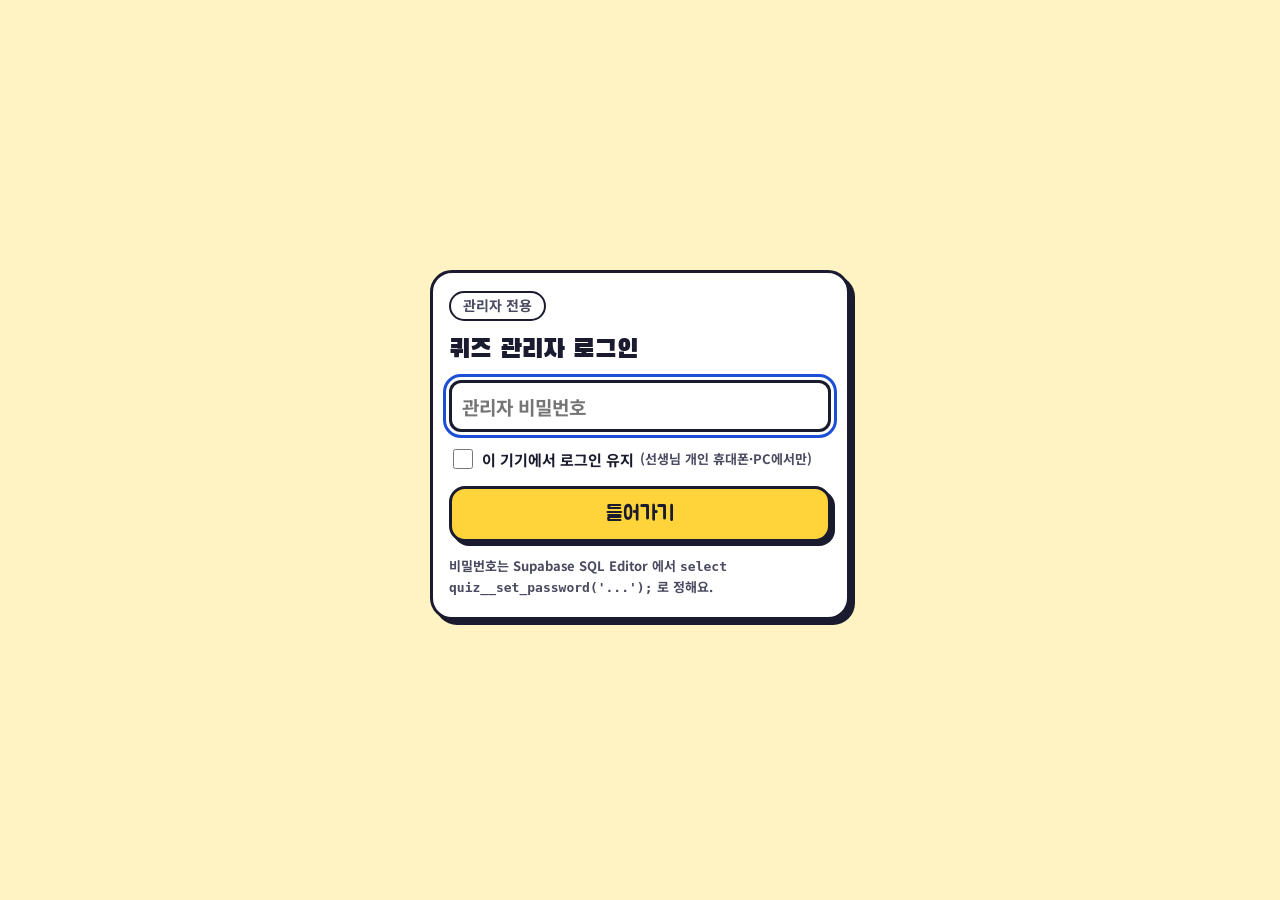
==== admin.html @ d4e8e344 "Add files via upload" ====
<!doctype html>
<html lang="ko">
<head>
<meta charset="utf-8">
<meta name="viewport" content="width=device-width, initial-scale=1, viewport-fit=cover">
<meta name="robots" content="noindex">
<title>퀴즈 관리자</title>
<link rel="preconnect" href="https://fonts.googleapis.com">
<link rel="preconnect" href="https://fonts.gstatic.com" crossorigin>
<link rel="stylesheet" href="https://fonts.googleapis.com/css2?family=Black+Han+Sans&family=Jua&family=Noto+Sans+KR:wght@400;700;900&family=JetBrains+Mono:wght@500;700&display=swap">
<link rel="stylesheet" href="css/style.css">
<style>
main.adm { max-width: 1120px; gap: 14px; }
.ahead { display: flex; flex-wrap: wrap; align-items: center; justify-content: space-between; gap: 10px; }
.ahead h1 { font-size: 34px; }
.ahead .acts { display: flex; flex-wrap: wrap; gap: 8px; }
.mini-btn { min-height: 40px; padding: 0 14px; border: 2px solid var(--ink); border-radius: 12px; background: var(--paper); font-weight: 900; font-size: 15px; }
.mini-btn.yellow { background: var(--sun); } .mini-btn.red { background: var(--bad-bg); color: var(--bad); } .mini-btn.green { background: var(--ok-bg); color: var(--ok); }
.mini-btn:disabled { opacity: .5; }
.rs-scope { display: flex; flex-wrap: wrap; gap: 6px 18px; }
.rs-pick { display: flex; gap: 8px; } .rs-pick .sel { flex: 1; min-width: 0; }
.rs-count { display: flex; flex-wrap: wrap; align-items: baseline; gap: 4px 10px; background: var(--bad-bg); border: 2px solid var(--bad); border-radius: 14px; padding: 10px 14px; font-size: 17px; }
.rs-count .big { font-family: var(--display); font-weight: 400; font-size: 28px; color: var(--bad); }
.rs-count .note { flex-basis: 100%; }
.btn:disabled { opacity: .45; box-shadow: none; }
.atabs { display: flex; gap: 0; border: 3px solid var(--ink); border-radius: 14px; overflow: hidden; align-self: flex-start; }
.atabs button { min-height: 46px; padding: 0 20px; border: none; background: var(--paper); font-family: var(--round); font-size: 18px; }
.atabs button + button { border-left: 3px solid var(--ink); }
.atabs button[aria-selected="true"] { background: var(--sun); }
.bar { display: flex; flex-wrap: wrap; gap: 8px; align-items: center; }
.bar input, .bar select, .f input, .f select, .f textarea { min-height: 42px; border: 2px solid var(--ink); border-radius: 10px; background: var(--paper); color: var(--ink); font: 700 15px var(--body); padding: 0 10px; }
.bar input[type="search"] { flex: 1; min-width: 160px; }
.sum { display: flex; flex-wrap: wrap; gap: 8px; }
.sum span { background: var(--paper); border: 2px solid var(--ink); border-radius: 999px; padding: 2px 12px; font-weight: 700; font-size: 14px; }
.tblwrap { overflow-x: auto; border: 3px solid var(--ink); border-radius: 16px; background: var(--paper); max-height: calc(100svh - 300px); overflow-y: auto; }
table { border-collapse: collapse; width: 100%; font-size: 15px; }
th, td { padding: 8px 10px; border-bottom: 1px solid #EDE6C8; text-align: left; white-space: nowrap; }
th { position: sticky; top: 0; background: var(--cream); font-size: 13px; z-index: 1; cursor: pointer; }
td.num { font-variant-numeric: tabular-nums; text-align: right; }
tr.playing td { color: var(--sub); }
.tag2 { display: inline-block; font-size: 12px; font-weight: 900; border-radius: 999px; padding: 0 8px; border: 1.5px solid var(--ink); }
.tag2.done { background: var(--ok-bg); } .tag2.play { background: var(--pick-bg); }
.qrow { display: grid; grid-template-columns: 46px 88px 64px 92px minmax(0, 1fr) 110px 70px 70px; gap: 8px; align-items: center; padding: 8px 10px; border-bottom: 1px solid #EDE6C8; font-size: 15px; }
.qrow.off { opacity: .5; }
.qrow .qt { overflow: hidden; text-overflow: ellipsis; white-space: nowrap; font-weight: 700; }
.qrow .stars { font-size: 14px; }
.qhead { font-size: 13px; font-weight: 900; background: var(--cream); position: sticky; top: 0; z-index: 1; }
.sw { position: relative; width: 52px; height: 30px; border-radius: 999px; border: 2px solid var(--ink); background: #E5E7EB; padding: 0; }
.sw::after { content: ""; position: absolute; top: 3px; left: 3px; width: 20px; height: 20px; border-radius: 50%; background: var(--paper); border: 2px solid var(--ink); transition: left .15s; }
.sw[aria-checked="true"] { background: #22C55E; } .sw[aria-checked="true"]::after { left: 25px; }
.warn { background: var(--bad-bg); border: 2px solid var(--bad); color: var(--bad); border-radius: 12px; padding: 8px 12px; font-weight: 700; font-size: 14px; }
.cover { display: grid; grid-template-columns: repeat(3, minmax(0, 1fr)); gap: 8px; }
.cover div { background: var(--paper); border: 2px solid var(--ink); border-radius: 12px; padding: 6px 10px; font-size: 13px; font-weight: 700; }
.cover b { font-family: var(--round); font-weight: 400; font-size: 16px; }
/* 문제 편집 */
.modal .card.wide { max-width: 760px; }
.f { display: grid; gap: 4px; }
.f > span { font-size: 13px; font-weight: 900; color: var(--sub); }
.f input, .f select, .f textarea { width: 100%; min-width: 0; }
#sQr svg { width: 100%; height: auto; display: block; }
.f textarea { min-height: 84px; padding: 8px 10px; font-family: var(--body); resize: vertical; line-height: 1.5; }
.f textarea.mono, .f input.mono { font-family: var(--mono); font-weight: 500; }
.grid2 { display: grid; grid-template-columns: repeat(2, minmax(0, 1fr)); gap: 10px; }
.grid4 { display: grid; grid-template-columns: repeat(4, minmax(0, 1fr)); gap: 10px; }
@media (max-width: 640px) { .grid2, .grid4 { grid-template-columns: 1fr; } .qrow { grid-template-columns: 40px 70px minmax(0, 1fr) 60px; } .qrow .h-sm { display: none; } }
.opt-row { display: grid; grid-template-columns: 30px minmax(0, 1fr) 36px; gap: 6px; align-items: center; }
.opt-row input[type="text"] { width: 100%; }
.chk { display: inline-flex; align-items: center; gap: 6px; font-weight: 700; font-size: 15px; }
.chk input { width: 20px; height: 20px; }
.spotwrap { position: relative; display: inline-block; line-height: 0; border: 2px solid var(--ink); border-radius: 10px; overflow: hidden; cursor: crosshair; max-width: 100%; touch-action: none; }
.spotwrap img { max-width: 100%; max-height: 300px; user-select: none; }
.spotwrap .spotbox { position: absolute; }
.help2 { font-size: 13px; color: var(--sub); font-weight: 700; margin: 0; }
.login { max-width: 420px; margin: auto; }
</style>
</head>
<body>
<main class="adm" id="app"><p class="loading">불러오는 중…</p></main>
<div id="layer"></div>

<script src="js/qrcode.js"></script>
<script src="config.js"></script>
<script src="js/common.js"></script>
<script src="js/mock.js"></script>
<script>
/* =====================================================================
   관리자 페이지 (비밀번호가 있어야 열려요)
   - 참가 기록: 실명 그대로 · 답 보기 · 기록 지우기(다시 도전 허용) · CSV
   - 문제: 추가 · 수정 · 숨기기 · 삭제 (12가지 유형)
   - 설정: 퀴즈 열기/닫기 · 등급 방식 · 제한 시간 · 비밀번호 · 전체 초기화
   ===================================================================== */
const $app = document.getElementById('app'), $layer = document.getElementById('layer');
const ss = { get(k) { try { return sessionStorage.getItem(k); } catch (e) { return null; } }, set(k, v) { try { sessionStorage.setItem(k, v); } catch (e) {} }, del(k) { try { sessionStorage.removeItem(k); } catch (e) {} } };
const ls = { get(k) { try { return localStorage.getItem(k); } catch (e) { return null; } }, set(k, v) { try { localStorage.setItem(k, v); } catch (e) {} }, del(k) { try { localStorage.removeItem(k); } catch (e) {} } };
const forgetPw = () => { ss.del('quiz_admin_pw'); ls.del('quiz_admin_pw'); PW = null; };
let PW = ss.get('quiz_admin_pw') || ls.get('quiz_admin_pw'), D = null, tab = 'people', sortKey = 'rank', sortDir = 1;
const F = { q: '', grade: '', cls: '', status: '', area: '', type: '', qs: '' };
const TYPES = ['ox', 'mc', 'multi', 'input', 'fill', 'order', 'match', 'bug', 'sort', 'imgox', 'imgspot', 'imgpick'];
const TYPE_HELP = {
  ox: 'O/X 하나 고르기', mc: '보기 중 하나 고르기', multi: '정답 보기 여러 개 고르기', input: '답을 직접 적기', fill: '코드·문장의 빈칸에 블록 넣기',
  order: '블록을 순서대로 쌓기', match: '왼쪽·오른쪽 짝 맞추기', bug: '틀린(수상한) 줄 누르기', sort: '항목을 두 무리로 나누기',
  imgox: '그림 보고 O/X', imgspot: '그림에서 수상한 곳 누르기', imgpick: '두 그림 중 고르기',
};

function modal(inner, wide) { $layer.innerHTML = `<div class="modal" data-act="close"><div class="card stack${wide ? ' wide' : ''}" style="gap:12px">${inner}</div></div>`; }
const closeModal = () => { $layer.innerHTML = ''; };
const fmtDT = s => { if (!s) return '-'; const d = new Date(s); return `${d.getMonth() + 1}/${d.getDate()} ${String(d.getHours()).padStart(2, '0')}:${String(d.getMinutes()).padStart(2, '0')}`; };

/* ---------- 로그인 ---------- */
function viewLogin(msg) {
  $app.innerHTML = `<div class="card stack login">
    <span class="pill">관리자 전용</span>
    <strong class="ftitle">퀴즈 관리자 로그인</strong>
    ${DEMO ? '<p class="note">체험 모드 비밀번호: <b>admin1234</b></p>' : ''}
    <input class="sel" id="pw" type="password" placeholder="관리자 비밀번호" autocomplete="current-password">
    <label class="chk"><input type="checkbox" id="keep"> 이 기기에서 로그인 유지 <span class="note">(선생님 개인 휴대폰·PC에서만)</span></label>
    ${msg ? `<p class="err" role="alert">${esc(msg)}</p>` : ''}
    <button class="btn wide" id="loginBtn">들어가기</button>
    <p class="note">비밀번호는 Supabase SQL Editor 에서 <code>select quiz__set_password('...');</code> 로 정해요.</p>
  </div>`;
  const go = async () => {
    const v = document.getElementById('pw').value; if (!v) return;
    document.getElementById('loginBtn').classList.add('busy');
    try { await rpc('admin_login', { p_pw: v }); PW = v; ss.set('quiz_admin_pw', v); if (document.getElementById('keep').checked) ls.set('quiz_admin_pw', v); await load(); }
    catch (e) { viewLogin(e.message); }
  };
  document.getElementById('loginBtn').onclick = go;
  document.getElementById('pw').onkeydown = e => { if (e.key === 'Enter') go(); };
  document.getElementById('pw').focus();
}
async function load(keepTab) {
  try { D = await rpc('admin_data', { p_pw: PW }); render(); }
  catch (e) { if (e.user && /비밀번호/.test(e.message)) { forgetPw(); viewLogin(e.message); } else toast(e.message); }
}

/* ---------- 화면 ---------- */
function render() {
  const st = D.settings;
  $app.innerHTML = `<div class="ahead">
      <div class="stack" style="gap:2px"><span class="pill">${esc(st.school)} · 관리자</span><h1><span class="blue">AI·코딩</span> 퀴즈 관리</h1></div>
      <div class="acts">
        <button class="mini-btn ${st.isOpen ? 'green' : 'red'}" data-act="toggleOpen" title="눌러서 바꾸기">${st.isOpen ? '● 퀴즈 열림' : '● 퀴즈 닫힘'}</button>
        <a class="mini-btn" style="display:inline-flex;align-items:center;text-decoration:none;color:inherit" href="dashboard.html" target="_blank" rel="noopener">대시보드</a>
        <button class="mini-btn red" data-act="askReset">기록 초기화</button>
        <button class="mini-btn" data-act="reload">새로고침</button>
        <button class="mini-btn" data-act="logout">로그아웃</button>
      </div>
    </div>
    <div class="atabs" role="tablist">
      ${[['people', `참가 기록 ${D.attempts.length}`], ['questions', `문제 ${D.questions.length}`], ['settings', '설정']].map(([k, l]) => `<button role="tab" data-act="tab" data-v="${k}" aria-selected="${tab === k}">${l}</button>`).join('')}
    </div>
    <div id="body"></div>`;
  ({ people: viewPeople, questions: viewQuestions, settings: viewSettings })[tab]();
}

/* ----- 참가 기록 ----- */
function peopleRows(all) {
  const q = F.q.trim();
  let list = D.attempts.map((a, i) => ({ ...a, sid: sidOf(a.grade, a.cls, a.num), status: a.finished ? 'done' : 'play' }));
  let r = 0; list.filter(a => a.finished).sort((x, y) => y.score - x.score || x.time - y.time || new Date(x.finished) - new Date(y.finished)).forEach(a => { a.rank = ++r; });
  if (!all) list = list.filter(a => (!F.grade || a.grade == F.grade) && (!F.cls || a.cls == F.cls) && (!F.status || a.status === F.status) && (!q || a.name.includes(q) || a.sid.includes(q)));
  const val = a => ({ rank: a.rank ?? 1e9, sid: a.sid, name: a.name, score: a.score ?? -1, time: a.time ?? 1e9, hints: a.hints ?? 99, started: a.started })[sortKey];
  return list.sort((x, y) => (val(x) > val(y) ? 1 : val(x) < val(y) ? -1 : 0) * sortDir);
}
function viewPeople() {
  const all = D.attempts, done = all.filter(a => a.finished), avg = done.length ? Math.round(done.reduce((s, a) => s + a.score, 0) / done.length * 10) / 10 : 0;
  const rows = peopleRows();
  const th = (k, l) => `<th data-act="sort" data-v="${k}">${l}${sortKey === k ? (sortDir > 0 ? ' ▲' : ' ▼') : ''}</th>`;
  document.getElementById('body').innerHTML = `
    <div class="sum"><span>완료 ${done.length}명</span><span>푸는 중 ${all.length - done.length}명</span><span>평균 ${avg}점</span><span>만점 ${done.filter(a => a.score === 100).length}명</span><span>무결점 ${done.filter(a => a.flawless).length}명</span></div>
    <div class="bar">
      <input type="search" id="fq" placeholder="이름 또는 학번 찾기" value="${esc(F.q)}">
      <select id="fgrade"><option value="">전체 학년</option>${[1, 2, 3].map(g => `<option value="${g}"${F.grade == g ? ' selected' : ''}>${g}학년</option>`).join('')}</select>
      <select id="fcls"><option value="">전체 반</option>${Array.from({ length: 12 }, (_, i) => `<option value="${i + 1}"${F.cls == i + 1 ? ' selected' : ''}>${i + 1}반</option>`).join('')}</select>
      <select id="fstatus"><option value="">전체 상태</option><option value="done"${F.status === 'done' ? ' selected' : ''}>완료</option><option value="play"${F.status === 'play' ? ' selected' : ''}>푸는 중</option></select>
      <button class="mini-btn yellow" data-act="csv">CSV 내려받기</button>
    </div>
    <div class="tblwrap"><table>
      <thead><tr>${th('rank', '순위')}${th('sid', '학번')}${th('name', '이름')}${th('score', '점수')}<th>맞힘</th>${th('time', '시간')}${th('hints', '힌트')}<th>콤보</th><th>무결점</th><th>상태</th>${th('started', '시작')}<th></th></tr></thead>
      <tbody>${rows.map(a => `<tr class="${a.finished ? '' : 'playing'}">
        <td class="num">${a.rank ?? '-'}</td><td>${a.sid}</td><td><b>${esc(a.name)}</b></td>
        <td class="num">${a.score ?? '-'}</td><td class="num">${a.finished ? `${a.right}/${a.total}` : `${a.answered}/${a.items}`}</td>
        <td class="num">${a.time != null ? fmtTime(a.time) : '-'}</td><td class="num">${a.hints ?? '-'}</td><td class="num">${a.combo ?? '-'}</td>
        <td>${a.flawless ? '<span class="flawmini">무결점</span>' : ''}</td>
        <td><span class="tag2 ${a.status}">${a.finished ? '완료' : '푸는 중'}</span></td><td>${fmtDT(a.started)}</td>
        <td><button class="mini-btn" data-act="detail" data-id="${a.id}">답 보기</button> <button class="mini-btn red" data-act="delAttempt" data-id="${a.id}">지우기</button></td>
      </tr>`).join('') || '<tr><td colspan="12" class="note">아직 기록이 없어요.</td></tr>'}</tbody>
    </table></div>
    <p class="help2">'지우기'를 하면 그 학생이 처음부터 다시 도전할 수 있어요. 대시보드에는 이름 가운데가 가려져서 나와요.</p>`;
  const rerender = () => { const y = scrollY; viewPeople(); scrollTo(0, y); };
  document.getElementById('fq').oninput = e => { F.q = e.target.value; clearTimeout(window._ft); window._ft = setTimeout(() => { rerender(); const el = document.getElementById('fq'); el.focus(); el.setSelectionRange(el.value.length, el.value.length); }, 250); };
  ['grade', 'cls', 'status'].forEach(k => { document.getElementById('f' + k).onchange = e => { F[k] = e.target.value; rerender(); }; });
}
function csv(all) {
  const head = ['순위', '학번', '학년', '반', '번호', '이름', '점수', '맞힌수', '문제수', '걸린시간(초)', '힌트', '최고콤보', '무결점', '상태', '시작', '완료'];
  const lines = peopleRows(all).map(a => [a.rank ?? '', a.sid, a.grade, a.cls, a.num, a.name, a.score ?? '', a.right ?? '', a.total ?? '', a.time ?? '', a.hints ?? '', a.combo ?? '', a.flawless ? 'O' : '', a.finished ? '완료' : '푸는 중', a.started || '', a.finished || '']);
  const text = '﻿' + [head, ...lines].map(r => r.map(v => `"${String(v).replace(/"/g, '""')}"`).join(',')).join('\r\n');
  const blob = new Blob([text], { type: 'text/csv;charset=utf-8' }), name = `퀴즈기록_${new Date().toISOString().slice(0, 10)}.csv`;
  const save = async () => {
    const dl = window.claude && typeof window.claude.use === 'function' ? await window.claude.use('downloads').catch(() => null) : undefined;
    if (dl) { try { await dl.save({ filename: name, data: blob }); } catch (e) {} return; }
    const a = document.createElement('a'); a.href = URL.createObjectURL(blob); a.download = name; document.body.appendChild(a); a.click(); a.remove();
  };
  save();
}
async function showDetail(id) {
  const a = D.attempts.find(x => x.id === id);
  modal(`<strong class="ftitle">${sidOf(a.grade, a.cls, a.num)} ${esc(a.name)}</strong><p class="loading" style="font-size:16px">불러오는 중…</p>`, true);
  try {
    const items = await rpc('admin_attempt', { p_pw: PW, p_id: id }) || [];
    const show = x => (x === null || x === undefined ? '<span class="note">-</span>' : esc(typeof x === 'string' ? x : JSON.stringify(x)));
    modal(`<strong class="ftitle">${sidOf(a.grade, a.cls, a.num)} ${esc(a.name)} · ${a.score ?? '-'}점</strong>
      <div class="stack" style="gap:6px;max-height:64svh;overflow-y:auto">${items.map(i => `<div class="rv"><span class="mk ${i.correct ? 'o' : 'x'}">${i.correct ? 'O' : i.correct === false ? 'X' : '·'}</span><div>
        <div class="t">${i.pos + 1}. ${esc(i.q)}</div>
        <div class="s">${i.area} · ${KIND[i.type]} · ${i.timeout ? '시간 초과' : i.time != null ? fmtTime(i.time) : '아직'}${i.hint ? ' · 힌트' : ''}</div>
        <div class="s">학생 답: ${show(i.answer)}</div><div class="s" style="color:var(--ok);font-weight:700;white-space:pre-line">정답: ${esc(i.answerText)}</div></div></div>`).join('') || '<p class="note">문제 기록이 없어요 (예시 학생).</p>'}</div>
      <button class="btn wide" data-act="close">닫기</button>`, true);
  } catch (e) { closeModal(); toast(e.message); }
}
function askDelAttempt(id) {
  const a = D.attempts.find(x => x.id === id);
  modal(`<strong class="ftitle">기록을 지울까요?</strong><p><b>${sidOf(a.grade, a.cls, a.num)} ${esc(a.name)}</b> 학생의 기록이 사라지고, 처음부터 다시 도전할 수 있어요. 되돌릴 수 없어요.</p>
    <div class="btn-row"><button class="btn ghost" data-act="close">그만두기</button><button class="btn" style="background:var(--coral);color:#fff" data-act="doDelAttempt" data-id="${id}">지우기</button></div>`);
}

/* ----- 문제 ----- */
function viewQuestions() {
  const qs = D.questions.filter(q => (!F.area || q.area === F.area) && (!F.type || q.type === F.type) && (!F.qs || (q.body.q || '').includes(F.qs) || q.topic.includes(F.qs)));
  const act = D.questions.filter(q => q.active);
  const cnt = (a, l) => act.filter(q => q.area === a && q.level === l).length;
  const short = AREAS.filter(a => cnt(a, 1) < 3 || cnt(a, 2) < 1 || cnt(a, 3) < 1 || act.filter(q => q.area === a).length < 5);
  document.getElementById('body').innerHTML = `
    <div class="cover">${AREAS.map(a => `<div><b>${a}</b> · 켜진 문제 ${act.filter(q => q.area === a).length}개<br>★ ${cnt(a, 1)} · ★★ ${cnt(a, 2)} · ★★★ ${cnt(a, 3)}</div>`).join('')}</div>
    ${short.length ? `<div class="warn">${short.join(', ')} 문제가 부족해요. 한 판에 스테이지마다 ★3 · ★★1 · ★★★1개를 뽑아요. 모자라면 다른 난이도로 채워요.</div>` : ''}
    <div class="bar">
      <input type="search" id="fqs" placeholder="문제 글·주제 찾기" value="${esc(F.qs)}">
      <select id="farea"><option value="">전체 영역</option>${AREAS.map(a => `<option${F.area === a ? ' selected' : ''}>${a}</option>`).join('')}</select>
      <select id="ftype"><option value="">전체 유형</option>${TYPES.map(t => `<option value="${t}"${F.type === t ? ' selected' : ''}>${KIND[t]}</option>`).join('')}</select>
      <button class="mini-btn yellow" data-act="newQ">+ 새 문제</button>
    </div>
    <div class="tblwrap">
      <div class="qrow qhead"><span>번호</span><span>영역</span><span class="h-sm">난이도</span><span class="h-sm">유형</span><span>문제</span><span class="h-sm">출제 · 정답률</span><span>출제</span><span></span></div>
      ${qs.map(q => `<div class="qrow${q.active ? '' : ' off'}">
        <span class="note">#${q.id}</span><span class="chip a-${q.area}" style="justify-self:start">${q.area}</span>
        <span class="stars h-sm">${stars(q.level)}</span><span class="note h-sm">${KIND[q.type]}</span>
        <span class="qt" title="${esc(q.body.q)}">${esc(q.body.q)}</span>
        <span class="note h-sm">${q.used}번 · ${q.rate == null ? '-' : q.rate + '%'}</span>
        <button class="sw" role="switch" aria-checked="${q.active}" aria-label="출제 켜기/끄기" data-act="toggleQ" data-id="${q.id}"></button>
        <button class="mini-btn" data-act="editQ" data-id="${q.id}">수정</button>
      </div>`).join('') || '<p class="note" style="padding:10px">해당하는 문제가 없어요.</p>'}
    </div>
    <p class="help2">출제를 끄면 새로 시작하는 학생에게 나오지 않아요. 이미 풀고 있는 학생은 시작할 때의 문제 그대로 채점돼요.</p>`;
  const rerender = () => { const y = scrollY; viewQuestions(); scrollTo(0, y); };
  document.getElementById('fqs').oninput = e => { F.qs = e.target.value; clearTimeout(window._ft); window._ft = setTimeout(() => { rerender(); const el = document.getElementById('fqs'); el.focus(); el.setSelectionRange(el.value.length, el.value.length); }, 250); };
  document.getElementById('farea').onchange = e => { F.area = e.target.value; rerender(); };
  document.getElementById('ftype').onchange = e => { F.type = e.target.value; rerender(); };
}

/* 문제 편집기 */
let ED = null;   // 편집 중인 문제
const lines = s => String(s || '').split('\n').map(x => x.replace(/\s+$/, '')).filter(x => x.trim() !== '');
const val = id => { const el = document.getElementById(id); return el ? el.value : ''; };
const chk = id => { const el = document.getElementById(id); return !!(el && el.checked); };
function openEditor(q) {
  ED = q ? JSON.parse(JSON.stringify(q)) : { id: null, area: '파이썬', topic: '', level: 1, type: 'mc', active: true, body: { q: '', options: ['', '', '', ''], answer: 0, hint: '', why: '' } };
  drawEditor();
}
function drawEditor() {
  const q = ED, b = q.body;
  modal(`<div class="ahead"><strong class="ftitle">${q.id ? `문제 #${q.id} 고치기` : '새 문제'}</strong>${q.id ? '<button class="mini-btn red" data-act="askDelQ">문제 삭제</button>' : ''}</div>
    <div class="grid4">
      <label class="f"><span>영역</span><select id="eArea">${AREAS.map(a => `<option${q.area === a ? ' selected' : ''}>${a}</option>`).join('')}</select></label>
      <label class="f"><span>주제 (짧게)</span><input id="eTopic" value="${esc(q.topic)}" placeholder="예: 반복문"></label>
      <label class="f"><span>난이도</span><select id="eLevel">${[1, 2, 3].map(l => `<option value="${l}"${q.level == l ? ' selected' : ''}>${'★'.repeat(l)}</option>`).join('')}</select></label>
      <label class="f"><span>풀이 방식</span><select id="eType">${TYPES.map(t => `<option value="${t}"${q.type === t ? ' selected' : ''}>${KIND[t]}</option>`).join('')}</select></label>
    </div>
    <p class="help2">${TYPE_HELP[q.type]}</p>
    <label class="f"><span>문제 글</span><textarea id="eQ" style="min-height:60px">${esc(b.q || '')}</textarea></label>
    ${['fill'].includes(q.type) ? '' : `<label class="f"><span>코드 (없으면 비워 둬요)</span><textarea id="eCode" class="mono">${esc(b.code || '')}</textarea></label>`}
    <div id="eType2">${typeFields(q.type, b)}</div>
    <div class="grid2">
      <label class="f"><span>힌트 (학생이 누르면 보여요)</span><textarea id="eHint" style="min-height:60px">${esc(b.hint || '')}</textarea></label>
      <label class="f"><span>해설 (답한 뒤 보여요)</span><textarea id="eWhy" style="min-height:60px">${esc(b.why || '')}</textarea></label>
    </div>
    <label class="chk"><input type="checkbox" id="eActive"${q.active ? ' checked' : ''}> 출제하기</label>
    <p class="err" id="eErr" role="alert"></p>
    <div class="btn-row"><button class="btn ghost" data-act="close">닫기</button><button class="btn" data-act="saveQ">저장</button></div>`, true);
  document.getElementById('eType').onchange = e => { const nt = e.target.value; ED = { ...collect(true, ED.type), type: nt }; ED.body = convertBody(ED.body, nt); drawEditor(); };
  bindSpot();
}
/* 유형을 바꿔도 쓸 수 있는 건 옮겨 줘요 */
function convertBody(b, t) {
  const out = { q: b.q, code: b.code, hint: b.hint, why: b.why };
  if (t === 'mc' || t === 'multi') { out.options = b.options || ['', '', '', '']; out.answer = 0; out.answers = [0]; }
  if (t === 'ox' || t === 'imgox') out.answer = 'O';
  if (t.startsWith('img')) { out.img = b.img || 'img/'; }
  if (t === 'imgspot') out.spot = b.spot || [30, 30, 30, 30];
  if (t === 'imgpick') { out.imgs = b.imgs || ['img/', 'img/']; out.answer = 0; }
  if (t === 'sort') { out.buckets = b.buckets || ['', '']; out.items = b.items || []; }
  if (t === 'fill') { out.code = b.code || ''; out.chips = b.chips || []; out.answer = []; }
  if (t === 'input') out.answer = [];
  if (t === 'bug') { out.lines = b.lines || []; out.answer = 0; }
  if (t === 'order') out.blocks = b.blocks || [];
  if (t === 'match') out.pairs = b.pairs || [];
  return out;
}
function typeFields(t, b) {
  switch (t) {
    case 'ox': return `<div class="f"><span>정답</span><div class="bar">${['O', 'X'].map(k => `<label class="chk"><input type="radio" name="eOX" value="${k}"${b.answer === k ? ' checked' : ''}> ${k}</label>`).join('')}</div></div>`;
    case 'imgox': return `${imgField('eImg', b.img)}<div class="f"><span>정답 (AI가 만든 그림이면 보통 O)</span><div class="bar">${['O', 'X'].map(k => `<label class="chk"><input type="radio" name="eOX" value="${k}"${b.answer === k ? ' checked' : ''}> ${k}</label>`).join('')}</div></div>`;
    case 'mc': case 'multi': {
      const opts = (b.options && b.options.length ? b.options : ['', '', '', '']);
      const isOk = i => (t === 'mc' ? b.answer === i : (b.answers || []).includes(i));
      return `<div class="f"><span>보기 (${t === 'mc' ? '정답 하나에 ●' : '정답 모두에 ✓'} · 학생에게는 섞여서 나와요)</span><div class="stack" style="gap:6px" id="eOpts">
        ${opts.map((o, i) => `<div class="opt-row"><input type="${t === 'mc' ? 'radio' : 'checkbox'}" name="eAns" value="${i}"${isOk(i) ? ' checked' : ''} aria-label="정답"><input type="text" class="eOpt" value="${esc(o)}" placeholder="보기 ${i + 1}"><button class="mini-btn" data-act="delOpt" data-v="${i}" aria-label="보기 지우기">−</button></div>`).join('')}
        </div><button class="mini-btn" data-act="addOpt" style="justify-self:start">+ 보기 추가</button></div>`;
    }
    case 'input': return `<div class="grid2"><label class="f"><span>인정할 정답 (한 줄에 하나 · 띄어쓰기·대소문자는 무시)</span><textarea id="eAnswers">${esc((b.answer || []).join('\n'))}</textarea></label><label class="f"><span>입력칸 안내 글</span><input id="ePh" value="${esc(b.placeholder || '')}" placeholder="예: 숫자"></label></div>`;
    case 'fill': return `<label class="f"><span>코드·문장 (빈칸 자리에 {0}, {1} 처럼 적어요)</span><textarea id="eCode" class="mono">${esc(b.code || '')}</textarea></label>
      <div class="grid2"><label class="f"><span>정답 (빈칸 순서대로 한 줄에 하나)</span><textarea id="eAnswers" class="mono">${esc((b.answer || []).join('\n'))}</textarea></label>
      <label class="f"><span>블록 목록 (정답 + 헷갈리는 블록 · 한 줄에 하나)</span><textarea id="eChips" class="mono">${esc((b.chips || []).join('\n'))}</textarea></label></div>
      <label class="chk"><input type="checkbox" id="ePlain"${b.plain ? ' checked' : ''}> 코드가 아니라 일반 문장이에요</label>`;
    case 'order': return `<label class="f"><span>블록 (정답 순서대로 한 줄에 하나 · 앞 띄어쓰기도 그대로 지켜요 · 학생에게는 섞여서 나와요)</span><textarea id="eBlocks" class="mono" style="min-height:120px">${esc((b.blocks || []).join('\n'))}</textarea></label>
      <label class="chk"><input type="checkbox" id="eTextBlocks"${b.text_blocks ? ' checked' : ''}> 코드가 아니라 글 블록이에요</label>`;
    case 'match': return `<label class="f"><span>짝 (한 줄에 하나 · <code>왼쪽 =&gt; 오른쪽</code>)</span><textarea id="ePairs" style="min-height:120px">${esc((b.pairs || []).map(p => p[0] + ' => ' + p[1]).join('\n'))}</textarea></label>
      <label class="chk"><input type="checkbox" id="eCodeLeft"${b.code_left ? ' checked' : ''}> 왼쪽이 코드예요</label>`;
    case 'bug': return `<label class="f"><span>줄 (한 줄에 하나 · 앞 띄어쓰기도 그대로)</span><textarea id="eLines" class="mono" style="min-height:110px">${esc((b.lines || []).join('\n'))}</textarea></label>
      <div class="grid2"><label class="f"><span>정답 줄 번호 (1부터)</span><input id="eLineNo" type="number" min="1" value="${(b.answer ?? 0) + 1}"></label>
      <label class="chk" style="align-self:end"><input type="checkbox" id="ePlain"${b.plain ? ' checked' : ''}> 코드가 아니라 일반 글이에요</label></div>`;
    case 'sort': {
      const bk = b.buckets || ['', ''], items = b.items || [];
      return `<div class="grid2">${[0, 1].map(k => `<div class="stack" style="gap:6px"><label class="f"><span>무리 ${k + 1} 이름</span><input id="eBk${k}" value="${esc(bk[k] || '')}" placeholder="${k ? '예: AI 아님' : '예: AI 기술'}"></label>
        <label class="f"><span>무리 ${k + 1}에 들어갈 항목 (한 줄에 하나)</span><textarea id="eIt${k}">${esc(items.filter(i => Number(i[1]) === k).map(i => i[0]).join('\n'))}</textarea></label></div>`).join('')}</div>`;
    }
    case 'imgspot': {
      const sp = b.spot || [30, 30, 30, 30];
      return `${imgField('eImg', b.img)}
        <div class="f"><span>정답 영역: 아래 그림에서 끌어서 네모를 그려요</span>
          <div><span class="spotwrap" id="eSpotWrap"><img id="eSpotImg" src="${esc(b.img || '')}" alt="정답 영역 그리기" draggable="false"><span class="spotbox" id="eSpotBox" style="left:${sp[0]}%;top:${sp[1]}%;width:${sp[2]}%;height:${sp[3]}%"></span></span></div>
          <div class="grid4">${['왼쪽 %', '위 %', '너비 %', '높이 %'].map((l, i) => `<label class="f"><span>${l}</span><input type="number" class="eSp" data-i="${i}" value="${sp[i]}" step="0.5"></label>`).join('')}</div></div>
        <label class="f"><span>정답 설명 (예: 휴대폰 화면 속 QR 코드)</span><input id="eSpotLabel" value="${esc(b.spotLabel || '')}"></label>`;
    }
    case 'imgpick': return `<div class="grid2">${imgField('eImgA', (b.imgs || [])[0], 'A 그림')}${imgField('eImgB', (b.imgs || [])[1], 'B 그림')}</div>
      <div class="f"><span>정답 (예: AI가 만든 그림)</span><div class="bar">${['A', 'B'].map((k, i) => `<label class="chk"><input type="radio" name="ePick" value="${i}"${b.answer === i ? ' checked' : ''}> ${k}</label>`).join('')}</div></div>`;
  }
  return '';
}
function imgField(id, v, label = '그림 주소') {
  return `<label class="f"><span>${label} (깃허브 저장소의 img 폴더에 올리고 <code>img/파일이름.png</code> 처럼 적어요)</span><input id="${id}" class="mono" value="${esc(v || '')}" placeholder="img/파일이름.png"></label>`;
}
function bindSpot() {
  const wrap = document.getElementById('eSpotWrap'); if (!wrap) return;
  const img = document.getElementById('eSpotImg'), box = document.getElementById('eSpotBox'), inp = [...document.querySelectorAll('.eSp')];
  const setBox = sp => { box.style.left = sp[0] + '%'; box.style.top = sp[1] + '%'; box.style.width = sp[2] + '%'; box.style.height = sp[3] + '%'; inp.forEach((el, i) => { el.value = sp[i]; }); };
  const pt = e => { const r = img.getBoundingClientRect(); return [Math.max(0, Math.min(100, (e.clientX - r.left) / r.width * 100)), Math.max(0, Math.min(100, (e.clientY - r.top) / r.height * 100))]; };
  let start = null;
  wrap.onpointerdown = e => { start = pt(e); wrap.setPointerCapture(e.pointerId); };
  wrap.onpointermove = e => { if (!start) return; const p = pt(e), r1 = v => Math.round(v * 2) / 2; setBox([r1(Math.min(start[0], p[0])), r1(Math.min(start[1], p[1])), r1(Math.abs(p[0] - start[0])), r1(Math.abs(p[1] - start[1]))]); };
  wrap.onpointerup = () => { start = null; };
  inp.forEach(el => { el.oninput = () => setBox(inp.map(x => Number(x.value) || 0)); });
  document.getElementById('eImg').oninput = e => { img.src = e.target.value; };
}
/* 편집기 → 저장할 모양 */
function collect(loose, asType) {
  const t = asType || val('eType'), b = { q: val('eQ').trim() };
  const code = val('eCode'); if (code.trim()) b.code = code.replace(/\s+$/, '');
  const hint = val('eHint').trim(), why = val('eWhy').trim(); if (hint) b.hint = hint; if (why) b.why = why;
  switch (t) {
    case 'ox': case 'imgox': b.answer = (document.querySelector('input[name="eOX"]:checked') || {}).value || 'O'; if (t === 'imgox') b.img = val('eImg').trim(); break;
    case 'mc': case 'multi': {
      const opts = [...document.querySelectorAll('.eOpt')].map(x => x.value.trim());
      const picked = [...document.querySelectorAll('input[name="eAns"]:checked')].map(x => Number(x.value));
      const keep = opts.map((o, i) => ({ o, i })).filter(x => x.o !== '' || loose);
      b.options = keep.map(x => x.o);
      const re = i => keep.findIndex(x => x.i === i);
      if (t === 'mc') b.answer = picked.length ? re(picked[0]) : -1; else b.answers = picked.map(re).filter(i => i >= 0);
      break;
    }
    case 'input': b.answer = lines(val('eAnswers')).map(x => x.trim()); if (val('ePh').trim()) b.placeholder = val('ePh').trim(); break;
    case 'fill': b.answer = lines(val('eAnswers')).map(x => x.trim()); b.chips = lines(val('eChips')).map(x => x.trim()); if (chk('ePlain')) b.plain = true; break;
    case 'order': b.blocks = lines(val('eBlocks')); if (chk('eTextBlocks')) b.text_blocks = true; break;
    case 'match': b.pairs = lines(val('ePairs')).map(l => { const k = l.indexOf('=>'); return k < 0 ? [l.trim(), ''] : [l.slice(0, k).trim(), l.slice(k + 2).trim()]; }); if (chk('eCodeLeft')) b.code_left = true; break;
    case 'bug': b.lines = lines(val('eLines')); b.answer = Number(val('eLineNo')) - 1; if (chk('ePlain')) b.plain = true; break;
    case 'sort': b.buckets = [val('eBk0').trim(), val('eBk1').trim()]; b.items = [0, 1].flatMap(k => lines(val('eIt' + k)).map(x => [x.trim(), k])); break;
    case 'imgspot': b.img = val('eImg').trim(); b.spot = [...document.querySelectorAll('.eSp')].map(x => Number(x.value) || 0); if (val('eSpotLabel').trim()) b.spotLabel = val('eSpotLabel').trim(); break;
    case 'imgpick': b.imgs = [val('eImgA').trim(), val('eImgB').trim()]; b.answer = Number((document.querySelector('input[name="ePick"]:checked') || {}).value || 0); break;
  }
  return { id: ED.id, area: val('eArea'), topic: val('eTopic').trim(), level: Number(val('eLevel')), type: t, active: chk('eActive'), body: b };
}
async function saveQ(btn) {
  const q = collect(false);
  btn.classList.add('busy');
  try { await rpc('admin_save_question', { p_pw: PW, p: q }); closeModal(); toast('문제를 저장했어요'); await load(); }
  catch (e) { document.getElementById('eErr').textContent = e.message; btn.classList.remove('busy'); }
}

/* ----- 설정 ----- */
function viewSettings() {
  const st = D.settings, base = new URL('./', location.href).href;
  document.getElementById('body').innerHTML = `
    <div class="grid2">
      <div class="card stack">
        <strong class="ftitle" style="font-size:22px">퀴즈 설정</strong>
        <label class="f"><span>학교 이름</span><input id="sSchool" value="${esc(st.school)}"></label>
        <label class="f"><span>퀴즈 이름</span><input id="sTitle" value="${esc(st.title)}"></label>
        <label class="chk"><input type="checkbox" id="sOpen"${st.isOpen ? ' checked' : ''}> 퀴즈 열기 (끄면 새로 시작할 수 없어요 · 풀던 학생은 마저 풀 수 있어요)</label>
        <label class="f"><span>문제당 제한 시간 (초)</span><input id="sLimit" type="number" min="20" max="180" value="${st.limit}"></label>
        <div class="f"><span>등급 방식</span>
          ${Object.entries(MODES).map(([k, m]) => `<label class="chk" style="align-items:flex-start"><input type="radio" name="sMode" value="${k}"${st.tierMode === k ? ' checked' : ''}><span><b>${m.label}</b><br><span class="note">${m.note}</span></span></label>`).join('')}
        </div>
        <label class="f"><span>새 관리자 비밀번호 (바꿀 때만 · 6글자 이상)</span><input id="sPw" type="password" autocomplete="new-password"></label>
        <p class="err" id="sErr" role="alert"></p>
        <button class="btn" data-act="saveSettings">설정 저장</button>
      </div>
      <div class="stack">
        <div class="card stack">
          <strong class="ftitle" style="font-size:22px">학생 참여 주소</strong>
          <code style="word-break:break-all">${esc(base)}</code>
          <div class="qr-box" id="sQr" style="background:#fff;border:3px solid var(--ink);border-radius:16px;padding:12px;line-height:0;align-self:flex-start;width:220px"></div>
          <p class="help2">대시보드: <code>${esc(base)}dashboard.html</code> · TV에서 열면 큰 화면으로 바뀌고 QR도 함께 나와요.</p>
        </div>
        <div class="card stack">
          <strong class="ftitle" style="font-size:22px">관리자 주소 · 선생님 휴대폰용</strong>
          <code style="word-break:break-all">${esc(base)}admin.html</code>
          <div class="qr-box" id="aQr" style="background:#fff;border:3px solid var(--ink);border-radius:16px;padding:12px;line-height:0;align-self:flex-start;width:180px"></div>
          <p class="help2">휴대폰 카메라로 찍으면 관리자 페이지가 열려요. TV나 학생이 볼 수 있는 화면에는 띄우지 마세요. 비밀번호가 있어야 들어올 수 있어요.</p>
        </div>
        <div class="card stack" style="border-color:var(--bad)">
          <strong class="ftitle" style="font-size:22px;color:var(--bad)">기록 초기화</strong>
          <p class="help2">전체, 한 학년, 한 반 기록만 골라서 지울 수 있어요. 문제와 설정은 그대로예요. 위쪽 빨간 <b>기록 초기화</b> 버튼과 같아요.</p>
          <button class="btn" style="background:var(--coral);color:#fff" data-act="askReset">기록 초기화 열기</button>
        </div>
      </div>
    </div>`;
  document.getElementById('sQr').innerHTML = qrSvg(base);
  document.getElementById('aQr').innerHTML = qrSvg(base + 'admin.html');
}
async function saveSettings(btn) {
  const p = { school: val('sSchool'), title: val('sTitle'), isOpen: chk('sOpen'), limit: Number(val('sLimit')), tierMode: (document.querySelector('input[name="sMode"]:checked') || {}).value };
  const npw = val('sPw'); if (npw) p.newPassword = npw;
  btn.classList.add('busy');
  try { await rpc('admin_save_settings', { p_pw: PW, p }); if (npw) { PW = npw; ss.set('quiz_admin_pw', npw); if (ls.get('quiz_admin_pw')) ls.set('quiz_admin_pw', npw); } toast('설정을 저장했어요'); await load(); }
  catch (e) { document.getElementById('sErr').textContent = e.message; btn.classList.remove('busy'); }
}

/* ----- 기록 초기화 창 -----
   범위: 전체 / 한 학년 / 한 반. 몇 명이 지워지는지 미리 보여 주고, '초기화'라고 적어야 버튼이 켜져요. */
const RS = { scope: 'all', grade: 1, cls: 1, typed: '' };
const rsHit = a => RS.scope === 'all' || (a.grade === RS.grade && (RS.scope === 'grade' || a.cls === RS.cls));
const maxCls = g => (D.settings.classes && D.settings.classes[g]) || 12;
function resetModal() {
  RS.cls = Math.min(RS.cls, maxCls(RS.grade));
  const hit = D.attempts.filter(rsHit), done = hit.filter(a => a.finished).length;
  const where = RS.scope === 'all' ? '전체' : RS.scope === 'grade' ? `${RS.grade}학년 전체` : `${RS.grade}학년 ${RS.cls}반`;
  const opt = (n, v, unit) => Array.from({ length: n }, (_, i) => `<option value="${i + 1}"${v === i + 1 ? ' selected' : ''}>${i + 1}${unit}</option>`).join('');
  const ok = RS.typed.trim() === '초기화' && hit.length > 0;
  const inner = `<strong class="ftitle" style="color:var(--bad)">기록 초기화</strong>
    <div class="f"><span>어디를 지울까요?</span>
      <div class="rs-scope">${[['all', '전체'], ['grade', '한 학년'], ['cls', '한 반']].map(([k, l]) => `<label class="chk"><input type="radio" name="rsScope" value="${k}"${RS.scope === k ? ' checked' : ''}> ${l}</label>`).join('')}</div>
    </div>
    ${RS.scope === 'all' ? '' : `<div class="rs-pick"><select class="sel" id="rsGrade" aria-label="학년">${opt(3, RS.grade, '학년')}</select>${RS.scope === 'cls' ? `<select class="sel" id="rsCls" aria-label="반">${opt(maxCls(RS.grade), RS.cls, '반')}</select>` : ''}</div>`}
    <div class="rs-count"><b>${where}</b> 기록 <b class="big">${hit.length}명</b><span class="note">끝낸 학생 ${done}명 · 푸는 중 ${hit.length - done}명</span></div>
    <p class="help2">문제와 설정은 그대로예요. 지운 기록은 되돌릴 수 없고, 대시보드 순위와 칭호도 남은 기록으로 다시 계산돼요.${hit.length - done ? ' 푸는 중인 학생은 처음부터 다시 시작해야 해요.' : ''}</p>
    <button class="btn ghost small" data-act="csvAll">지우기 전에 전체 기록 CSV로 받기</button>
    <label class="f"><span>확인을 위해 <b>초기화</b> 라고 적어 주세요</span><input id="rsConfirm" autocomplete="off" value="${esc(RS.typed)}" placeholder="초기화"></label>
    <p class="err" id="rsErr" role="alert"></p>
    <div class="btn-row"><button class="btn ghost" data-act="close">그만두기</button><button class="btn" id="rsGo" style="background:var(--coral);color:#fff" data-act="doReset"${ok ? '' : ' disabled'}>${hit.length}명 지우기</button></div>`;
  // 이미 열려 있으면 안쪽만 바꿔요 (고를 때마다 창이 깜빡이지 않게)
  const card = $layer.querySelector('.modal .card.rs');
  if (card) card.innerHTML = inner; else { modal(inner); $layer.querySelector('.modal .card').classList.add('rs'); }
}
$layer.addEventListener('change', e => {
  const t = e.target;
  if (t.name === 'rsScope') RS.scope = t.value; else if (t.id === 'rsGrade') RS.grade = Number(t.value); else if (t.id === 'rsCls') RS.cls = Number(t.value); else return;
  resetModal();
});
$layer.addEventListener('input', e => {
  if (e.target.id !== 'rsConfirm') return;
  RS.typed = e.target.value;
  const n = D.attempts.filter(rsHit).length, go = document.getElementById('rsGo');
  if (go) go.disabled = !(RS.typed.trim() === '초기화' && n > 0);
});
async function doReset(btn) {
  btn.classList.add('busy'); btn.disabled = true;
  try {
    const r = await rpc('admin_reset', { p_pw: PW, p_confirm: RS.typed.trim(), p_grade: RS.scope === 'all' ? null : RS.grade, p_cls: RS.scope === 'cls' ? RS.cls : null });
    RS.typed = ''; closeModal(); toast(`기록 ${r.deleted}명을 지웠어요`); await load();
  } catch (e) { const el = document.getElementById('rsErr'); if (el) el.textContent = e.message; btn.classList.remove('busy'); btn.disabled = false; }
}

/* ---------- 눌렀을 때 ---------- */
document.addEventListener('click', async e => {
  const b = e.target.closest('[data-act]'); if (!b) return;
  if (b.classList.contains('modal') && e.target !== b) return;
  const act = b.dataset.act, id = Number(b.dataset.id);
  try {
    switch (act) {
      case 'close': closeModal(); break;
      case 'tab': tab = b.dataset.v; render(); break;
      case 'reload': await load(); toast('새로 불러왔어요'); break;
      case 'logout': forgetPw(); viewLogin(); break;
      case 'toggleOpen': await rpc('admin_save_settings', { p_pw: PW, p: { isOpen: !D.settings.isOpen } }); await load(); toast(D.settings.isOpen ? '퀴즈를 열었어요' : '퀴즈를 닫았어요'); break;
      case 'sort': if (sortKey === b.dataset.v) sortDir = -sortDir; else { sortKey = b.dataset.v; sortDir = 1; } viewPeople(); break;
      case 'csv': csv(); break;
      case 'detail': showDetail(id); break;
      case 'delAttempt': askDelAttempt(id); break;
      case 'doDelAttempt': await rpc('admin_delete_attempt', { p_pw: PW, p_id: id }); closeModal(); toast('기록을 지웠어요'); await load(); break;
      case 'newQ': openEditor(null); break;
      case 'editQ': openEditor(D.questions.find(q => q.id === id)); break;
      case 'toggleQ': { const q = D.questions.find(x => x.id === id); await rpc('admin_set_active', { p_pw: PW, p_id: id, p_active: !q.active }); q.active = !q.active; const y = scrollY; viewQuestions(); scrollTo(0, y); break; }
      case 'addOpt': ED = collect(true); (ED.body.options = ED.body.options || []).push(''); drawEditor(); break;
      case 'delOpt': { ED = collect(true); const i = Number(b.dataset.v); if (ED.body.options.length > 2) { ED.body.options.splice(i, 1); ED.body.answer = 0; ED.body.answers = (ED.body.answers || []).filter(x => x !== i).map(x => (x > i ? x - 1 : x)); } drawEditor(); break; }
      case 'saveQ': saveQ(b); break;
      case 'askDelQ': modal(`<strong class="ftitle">문제 #${ED.id}를 삭제할까요?</strong><p>지우면 되돌릴 수 없어요. 잠깐 빼고 싶으면 '출제' 스위치를 끄는 게 좋아요.</p><div class="btn-row"><button class="btn ghost" data-act="editQ" data-id="${ED.id}">돌아가기</button><button class="btn" style="background:var(--coral);color:#fff" data-act="doDelQ" data-id="${ED.id}">삭제</button></div>`); break;
      case 'doDelQ': await rpc('admin_delete_question', { p_pw: PW, p_id: id }); closeModal(); toast('문제를 삭제했어요'); await load(); break;
      case 'saveSettings': saveSettings(b); break;
      case 'askReset': RS.typed = ''; resetModal(); break;
      case 'doReset': doReset(b); break;
      case 'csvAll': csv(true); break;
    }
  } catch (err) { toast(err.message); }
});

demoRibbon();
(async () => { if (PW) await load(); else viewLogin(); })();
</script>
</body>
</html>
---- css/style.css ----
/* AI·코딩 퀴즈 챌린지 · 공통 스타일 (퀴즈·대시보드·관리자) */
/* 휴대폰 한 화면 기준(스크롤 최소). 포스터와 같은 스티커 스타일 */
:root {
  --ground: #FFF3C4;
  --paper: #FFFFFF;
  --ink: #1B1B2F;
  --sub: #4A4A60;
  --sun: #FFD43B;
  --coral: #FF5A5F;
  --cream: #FFF8DC;
  --py: #15803D; --py-bg: #BBF7D0;
  --ai: #1D4ED8; --ai-bg: #BFDBFE;
  --eth: #6D28D9; --eth-bg: #DDD6FE;
  --ok: #15803D; --ok-bg: #DCFCE7;
  --bad: #B91C1C; --bad-bg: #FEE2E2;
  --pick: #1D4ED8; --pick-bg: #DBEAFE;
  --code-bg: #1B1B2F; --code-fg: #F3F4F6;
  --display: 'Black Han Sans', 'Noto Sans KR', sans-serif;
  --round: 'Jua', 'Noto Sans KR', sans-serif;
  --body: 'Noto Sans KR', 'Apple SD Gothic Neo', 'Malgun Gothic', sans-serif;
  --mono: 'JetBrains Mono', 'D2Coding', Consolas, monospace;
  color-scheme: light;
}
* { box-sizing: border-box; }
html, body { margin: 0; }
[hidden] { display: none !important; }
img { max-width: 100%; }
:root { padding-top: env(safe-area-inset-top, 0px); padding-bottom: env(safe-area-inset-bottom, 0px); }
body { background: var(--ground); color: var(--ink); font-family: var(--body); font-size: 17px; line-height: 1.55; word-break: keep-all; -webkit-tap-highlight-color: transparent; }
body::before { content: ""; position: fixed; inset: 0 0 auto; height: env(safe-area-inset-top, 0px); background: var(--ground); z-index: 10; }
main { max-width: 540px; margin: 0 auto; min-height: 100svh; display: flex; flex-direction: column; gap: 12px; padding-block: 14px 24px; padding-left: max(16px, env(safe-area-inset-left, 0px)); padding-right: max(16px, env(safe-area-inset-right, 0px)); }
button, a.btn, select { font: inherit; color: inherit; cursor: pointer; }
button:focus-visible, input:focus-visible, select:focus-visible, a:focus-visible { outline: 3px solid var(--pick); outline-offset: 3px; }
.card { background: var(--paper); border: 3px solid var(--ink); border-radius: 22px; box-shadow: 5px 5px 0 var(--ink); padding: 18px 16px; }
.stack { display: flex; flex-direction: column; gap: 14px; }
.center { margin-block: auto; }
.pill { align-self: flex-start; font-size: 14px; font-weight: 700; color: var(--sub); background: var(--paper); border: 2px solid var(--ink); border-radius: 999px; padding: 2px 12px; }
h1 { margin: 0; font-family: var(--display); font-weight: 400; font-size: clamp(44px, 13vw, 60px); line-height: 1.05; text-wrap: balance; }
h1 .blue, .blue { color: var(--ai); }
h1 .tag { display: inline-block; background: var(--paper); border: 3px solid var(--ink); border-radius: 14px; padding: 0 10px 4px; box-shadow: 4px 4px 0 var(--ink); transform: rotate(-2deg); margin-top: 4px; }
.hero { display: flex; align-items: flex-end; gap: 8px; }
.hero h1 { flex: 1; min-width: 0; }
.hero img { flex: none; width: 34%; max-width: 160px; height: auto; margin-bottom: -6px; }
.lead { margin: 0; font-family: var(--round); font-size: 20px; line-height: 1.4; }
.btn { display: inline-flex; align-items: center; justify-content: center; gap: 8px; min-height: 56px; padding: 0 14px; border: 3px solid var(--ink); border-radius: 16px; background: var(--sun); font-family: var(--round); font-size: 21px; text-decoration: none; white-space: nowrap; box-shadow: 4px 4px 0 var(--ink); transition: transform .08s, box-shadow .08s; }
.btn:active { transform: translate(3px, 3px); box-shadow: 1px 1px 0 var(--ink); }
.btn.ghost { background: var(--paper); font-size: 18px; }
.btn.blue { background: #7DD3FC; color: var(--ink); }
.btn.small { min-height: 48px; font-size: 17px; }
.btn.wide { width: 100%; }
.btn[disabled] { opacity: .6; }
.btn-row { display: grid; grid-template-columns: repeat(2, minmax(0, 1fr)); gap: 10px; }
.btn-row .btn { padding: 0 6px; font-size: 19px; }
.stages { display: grid; grid-template-columns: repeat(3, minmax(0, 1fr)); gap: 8px; }
.stages div { border: 2px solid var(--ink); border-radius: 12px; padding: 6px 4px; text-align: center; font-family: var(--round); font-size: 17px; line-height: 1.25; }
.stages small { display: block; font-family: var(--body); font-size: 12px; font-weight: 700; }
.chip { flex: none; font-family: var(--round); font-size: 15px; padding: 2px 10px; border: 2px solid var(--ink); border-radius: 999px; }
.a-파이썬 { background: var(--py-bg); color: var(--py); } .a-AI { background: var(--ai-bg); color: var(--ai); } .a-정보윤리 { background: var(--eth-bg); color: var(--eth); }
.rules { display: grid; grid-template-columns: repeat(3, minmax(0, 1fr)); gap: 8px; }
.rules div { background: var(--cream); border: 2px solid var(--ink); border-radius: 12px; padding: 6px; text-align: center; font-size: 13px; font-weight: 700; line-height: 1.3; }
.rules b { display: block; font-family: var(--display); font-weight: 400; font-size: 22px; }
/* 등급표: 옆으로 끄는 대신 5칸 × 2줄 */
.tiers { display: grid; grid-template-columns: repeat(5, minmax(0, 1fr)); gap: 6px 4px; }
.tiers .lv { display: flex; flex-direction: column; align-items: center; text-align: center; font-size: 12px; font-weight: 900; line-height: 1.2; border-radius: 12px; padding: 4px 0; }
.tiers .lv small { font-size: 11px; font-weight: 700; color: var(--sub); }
.tiers .lv .nm { word-break: keep-all; }
.ftitle { font-family: var(--display); font-weight: 400; font-size: 26px; line-height: 1.2; }
.sel { width: 100%; min-height: 52px; border: 3px solid var(--ink); border-radius: 12px; background: var(--paper); color: var(--ink); font: 700 19px var(--body); padding: 0 10px; }
.dash-head { display: flex; justify-content: space-between; align-items: center; gap: 8px; }
.live-btn { min-height: 36px; border: 2px solid var(--ink); border-radius: 999px; background: var(--paper); font-weight: 900; font-size: 14px; padding: 0 12px; display: inline-flex; align-items: center; gap: 6px; }
.ldot { width: 10px; height: 10px; border-radius: 50%; background: #EF4444; animation: blink 1.2s infinite; }
@keyframes blink { 50% { opacity: .25; } }
.mv { display: inline-block; font-size: 12px; font-weight: 900; padding: 0 5px; border-radius: 6px; margin-left: 4px; vertical-align: middle; }
.mv.up { background: var(--ok-bg); color: var(--ok); }
.mv.down { background: var(--bad-bg); color: var(--bad); }
.bump { display: inline-block; animation: pop .5s ease-out; }
.rk .lb { white-space: nowrap; }
/* --- 다듬기 --- */
.btn, .opt, .side, .blk, .tok, .bucket, .tabs button, .hint-btn, .line { transition: transform .1s, box-shadow .1s, background-color .18s, color .18s; }
.opt:active, .side:active, .blk:active, .tok:active, .bucket:active, .line:active { transform: scale(.98); }
@media (hover: hover) { .btn:hover { filter: brightness(1.03); } .opt:hover:not([aria-pressed="true"]) { background: var(--cream); } }
.dock.sheet { animation: sheetUp .34s cubic-bezier(.2,.8,.2,1); }
@keyframes sheetUp { from { transform: translateY(100%); } to { transform: none; } }
.modal { animation: fadeIn .18s ease-out; }
.modal > .card { animation: rise .28s cubic-bezier(.2,.8,.2,1); }
@keyframes fadeIn { from { opacity: 0; } }
@keyframes rise { from { opacity: 0; transform: translateY(18px) scale(.97); } }
.cf { position: fixed; z-index: 40; width: 9px; height: 13px; border-radius: 2px; pointer-events: none; }
.dots { display: flex; gap: 3px; }
.dots span { flex: 1; height: 7px; border-radius: 4px; background: #E9E1BC; }
.dots span:nth-child(5n):not(:last-child) { margin-right: 5px; }
.dots span.o { background: #22C55E; } .dots span.x { background: var(--coral); }
.dots span.cur { background: var(--ink); }
.stline { display: grid; grid-template-columns: repeat(3, minmax(0, 1fr)); gap: 8px; }
.st { border: 2px solid var(--ink); border-left-width: 7px; border-radius: 10px; padding: 4px 8px; font-weight: 700; font-size: 15px; background: var(--paper); white-space: nowrap; }
.st b { font-family: var(--display); font-weight: 400; font-size: 18px; margin-left: 2px; }
.achs { display: flex; flex-direction: column; gap: 6px; width: 100%; border: 2px dashed var(--ink); border-radius: 14px; background: var(--cream); padding: 8px 10px; text-align: left; }
.achs-h { display: flex; align-items: baseline; gap: 6px; font-size: 15px; font-weight: 700; }
.achs-h b { font-family: var(--round); font-weight: 400; font-size: 18px; }
.achs-h .more { margin-left: auto; font-size: 12px; color: var(--ai); text-decoration: underline; }
.achs-row { display: flex; justify-content: space-between; gap: 2px; }
.ach { line-height: 0; animation: pop .4s ease-out backwards; }
.ach.off svg { filter: grayscale(1); opacity: .3; }
.achrow { display: grid; grid-template-columns: 36px minmax(0, 1fr) auto; gap: 10px; align-items: center; padding: 6px 8px; border-radius: 12px; border: 2px solid transparent; }
.achrow:not(.got) svg { filter: grayscale(1); opacity: .35; }
.achrow.got { background: var(--cream); border-color: var(--ink); }
.achrow .ok { font-size: 13px; font-weight: 900; color: var(--sub); }
.achrow.got .ok { color: var(--ok); }
.meline { font-weight: 700; font-size: 17px; }
.me .big { font-size: 30px; white-space: nowrap; }
.me .big .mv { font-size: 13px; }
.tlist.scroller, .plist.scroller { -webkit-mask-image: linear-gradient(#000 82%, transparent); mask-image: linear-gradient(#000 82%, transparent); padding-bottom: 28px; }
.scroller { max-height: max(220px, calc(100svh - 512px)); overflow-y: auto; overscroll-behavior: contain; position: relative; display: flex; flex-direction: column; gap: 4px; padding-right: 2px; }
.tlist.scroller { gap: 6px; }
.lhead { display: flex; justify-content: space-between; align-items: center; gap: 8px; font-size: 12px; font-weight: 700; color: var(--sub); }
.findme { min-height: 32px; border: 2px solid var(--ink); border-radius: 999px; background: var(--sun); font-weight: 900; font-size: 13px; padding: 0 12px; }
.ar { display: grid; grid-template-columns: 30px 28px minmax(0, 1fr) auto; gap: 8px; align-items: center; min-height: 42px; padding: 2px 6px; border-radius: 10px; }
.ar .who2 { font-weight: 700; font-size: 15px; white-space: nowrap; overflow: hidden; text-overflow: ellipsis; }
.ar .sc { text-align: right; line-height: 1.1; }
.ar .sc b { font-family: var(--display); font-weight: 400; font-size: 18px; }
.ar .sc small { display: block; font-size: 11px; color: var(--sub); font-weight: 700; }
.ar.r1 .no { background: #FFD43B; } .ar.r2 .no { background: #E2E8F0; } .ar.r3 .no { background: #F2C29B; }
.ar.mine { background: var(--cream); outline: 2px solid var(--ink); position: sticky; top: 0; bottom: 0; z-index: 1; }
.mechip { font-size: 11px; padding: 0 6px; margin-left: 4px; background: var(--sun); }
.tabs button { font-size: 16px; padding: 0 2px; }
.tabs button + button { border-left: 3px solid var(--ink); }
.pic { position: relative; align-self: center; width: fit-content; max-width: 100%; border: 3px solid var(--ink); border-radius: 14px; background: var(--cream); overflow: hidden; line-height: 0; }
.pic img { display: block; max-width: 100%; max-height: 34svh; width: auto; height: auto; -webkit-user-select: none; user-select: none; }
.pic.spot { cursor: crosshair; touch-action: manipulation; }
.tapmark { position: absolute; width: 36px; height: 36px; margin: -18px 0 0 -18px; border: 4px solid var(--pick); border-radius: 50%; background: rgba(29, 78, 216, .2); pointer-events: none; }
.tapmark.ok { border-color: #16A34A; background: rgba(34, 197, 94, .25); }
.tapmark.no { border-color: var(--coral); background: rgba(255, 90, 95, .25); }
.spotbox { position: absolute; border: 4px dashed #16A34A; border-radius: 12px; background: rgba(34, 197, 94, .15); pointer-events: none; }
.pics { display: grid; grid-template-columns: repeat(2, minmax(0, 1fr)); gap: 10px; }
.opt.pk { flex-direction: column; padding: 6px; gap: 4px; font-family: var(--display); font-size: 26px; }
.opt.pk img { width: 100%; aspect-ratio: 1; object-fit: cover; border-radius: 8px; }
.flaw { align-self: flex-start; font-family: var(--round); font-size: 15px; background: #FFD43B; border: 2px solid var(--ink); border-radius: 999px; padding: 0 10px; }
.flawmini { display: inline-block; font-size: 11px; font-weight: 900; background: #FFD43B; border: 1.5px solid var(--ink); border-radius: 999px; padding: 0 6px; vertical-align: middle; }
.mytitles { display: flex; flex-wrap: wrap; gap: 6px; justify-content: center; }
.tchip { display: inline-flex; align-items: center; gap: 6px; font-family: var(--round); font-size: 16px; background: var(--paper); border: 2px solid var(--ink); border-radius: 999px; padding: 2px 12px 2px 4px; }
.tt { display: grid; grid-template-columns: 40px minmax(0, 1fr) auto; gap: 10px; align-items: center; padding: 4px; border-radius: 12px; }
.tt .tn { font-family: var(--round); font-size: 19px; line-height: 1.2; }
.tt .td { font-size: 12px; font-weight: 700; color: var(--sub); }
.tt .who { text-align: right; font-weight: 900; font-size: 15px; white-space: nowrap; }
.tt.mine { background: var(--cream); outline: 2px solid var(--ink); }
.who .id, .pf .id { font-family: var(--mono); font-size: 13px; color: var(--sub); }
.tiers .lv.on { background: var(--sun); outline: 2px solid var(--ink); }
.note { margin: 0; font-size: 13px; color: var(--sub); font-weight: 700; }
.field { display: grid; grid-template-columns: 64px minmax(0, 1fr); align-items: center; gap: 10px; font-weight: 900; }
.field select, .field input { width: 100%; min-height: 52px; border: 3px solid var(--ink); border-radius: 12px; background: var(--paper); color: var(--ink); font: 700 19px var(--body); padding: 0 12px; }
.three { display: grid; grid-template-columns: repeat(3, minmax(0, 1fr)); gap: 8px; }

/* 문제 화면 */
.hud { position: sticky; top: env(safe-area-inset-top, 0px); z-index: 5; background: var(--ground); padding-block: 2px 8px; display: flex; flex-direction: column; gap: 8px; }
.hud-row { display: flex; align-items: center; gap: 8px; }
.qno { font-family: var(--display); font-size: 28px; line-height: 1; white-space: nowrap; }
.qno small { font-family: var(--body); font-size: 15px; color: var(--sub); font-weight: 700; margin-left: 2px; }
.score-pill { margin-left: auto; white-space: nowrap; font-family: var(--round); font-size: 18px; background: var(--paper); border: 2px solid var(--ink); border-radius: 999px; padding: 2px 12px; font-variant-numeric: tabular-nums; }
.score-pill b { font-family: var(--display); font-weight: 400; font-size: 22px; }
.timer { flex: none; min-width: 60px; text-align: center; font-family: var(--display); font-size: 24px; line-height: 1; background: var(--paper); border: 3px solid var(--ink); border-radius: 999px; padding: 6px 10px; font-variant-numeric: tabular-nums; }
.timer.warn { background: var(--coral); color: #FFFFFF; animation: beat 1s infinite; }
.timer.stop { background: var(--cream); color: var(--sub); }
@keyframes beat { 50% { transform: scale(1.1); } }
.tbar-row { display: flex; align-items: center; gap: 8px; }
.tbar { flex: 1; height: 14px; border: 2px solid var(--ink); border-radius: 999px; background: var(--paper); overflow: hidden; }
.tbar span { display: block; height: 100%; background: #22C55E; transition: width .2s linear, background .3s; }
.combo { flex: none; white-space: nowrap; font-family: var(--round); font-size: 16px; background: var(--coral); color: #FFFFFF; border: 2px solid var(--ink); border-radius: 999px; padding: 1px 10px; }
.meta { display: flex; align-items: center; gap: 8px; flex-wrap: wrap; }
.stars { font-size: 20px; letter-spacing: 1px; color: #E8A400; }
.stars .off { color: #D8D2B8; }
.kind { font-size: 14px; font-weight: 900; color: var(--sub); }
.qtext { margin: 0; font-size: 22px; font-weight: 900; line-height: 1.45; text-wrap: pretty; }
pre.code { margin: 0; background: var(--code-bg); color: var(--code-fg); border-radius: 12px; padding: 12px 14px; font: 500 17px/1.75 var(--mono); white-space: pre; overflow-x: auto; }
.help { margin: 0; font-size: 15px; color: var(--sub); font-weight: 700; }
.hint-btn { align-self: flex-start; min-height: 44px; padding: 0 14px; border: 2px dashed var(--ink); border-radius: 12px; background: var(--cream); font-family: var(--round); font-size: 17px; }
.hint { background: #FFF1A8; border: 2px solid var(--ink); border-radius: 12px; padding: 10px 14px; font-size: 17px; font-weight: 700; }
.hint::before { content: "힌트 · "; font-family: var(--round); font-weight: 400; color: #A16207; }

.opts { display: grid; gap: 10px; }
.opts.ox { grid-template-columns: repeat(2, minmax(0, 1fr)); }
.opt { min-height: 58px; text-align: left; padding: 10px 14px; border: 3px solid var(--ink); border-radius: 14px; background: var(--paper); font-size: 19px; font-weight: 700; line-height: 1.35; display: flex; gap: 12px; align-items: center; }
.opts.ox .opt { justify-content: center; font-family: var(--display); font-size: 54px; min-height: 104px; }
.opt .box { flex: none; width: 24px; height: 24px; border: 3px solid var(--ink); border-radius: 6px; background: var(--paper); }
.opt .box.round { border-radius: 50%; }
.opt[aria-pressed="true"] { background: var(--pick-bg); color: var(--pick); box-shadow: 3px 3px 0 var(--pick); }
.opt[aria-pressed="true"] .box { background: var(--pick); }
.is-ok { background: var(--ok-bg) !important; color: var(--ok) !important; box-shadow: none !important; }
.is-bad { background: var(--bad-bg) !important; color: var(--bad) !important; box-shadow: none !important; }
.locked .pic, .locked .opt, .locked .blk, .locked .tok, .locked .blank, .locked .side, .locked .line, .locked .bucket { pointer-events: none; }

input.answer { width: 100%; font: 700 24px var(--mono); padding: 12px 16px; border: 3px solid var(--ink); border-radius: 14px; background: var(--paper); color: var(--ink); }

.blank { display: inline-block; min-width: 70px; padding: 0 10px; margin: 0 2px; border: 2px dashed var(--sun); border-radius: 8px; background: #2B2B45; color: var(--sun); font: 700 17px/1.7 var(--mono); text-align: center; vertical-align: baseline; }
.blank.filled { border-style: solid; background: var(--sun); color: var(--ink); }
.toks { display: flex; flex-wrap: wrap; gap: 10px; }
.tok { min-height: 50px; min-width: 64px; padding: 6px 16px; border: 3px solid var(--ink); border-radius: 12px; background: var(--paper); font: 700 18px var(--mono); box-shadow: 3px 3px 0 var(--ink); }
.tok.word { font-family: var(--body); }
.tok[disabled] { opacity: .3; box-shadow: none; }

.slot { min-height: 64px; border: 3px dashed var(--ink); border-radius: 14px; padding: 8px; display: flex; flex-direction: column; gap: 6px; background: var(--cream); }
.slot .ph { text-align: center; padding: 10px 0; font-size: 15px; color: var(--sub); }
.blk { min-height: 50px; text-align: left; padding: 8px 12px; border: 3px solid var(--ink); border-radius: 10px; background: var(--paper); font: 700 17px var(--mono); white-space: pre; overflow-x: auto; }
.blk.text { font-family: var(--body); white-space: normal; }
.slot .blk { background: var(--pick-bg); }
.slot .blk b { color: var(--pick); margin-right: 8px; }
.pool { display: flex; flex-direction: column; gap: 8px; }

/* 짝 맞추기: 모든 칸 같은 크기, 왼쪽·오른쪽 한 줄씩 */
.match { display: grid; grid-template-columns: repeat(2, minmax(0, 1fr)); grid-auto-rows: 1fr; gap: 10px 12px; }
.side { width: 100%; height: 100%; min-height: 60px; text-align: left; padding: 8px 10px; border: 3px solid var(--ink); border-radius: 14px; background: var(--paper); font-size: 16px; font-weight: 700; line-height: 1.3; display: flex; gap: 8px; align-items: center; }
.side.code { font-family: var(--mono); }
.side > span:last-child { min-width: 0; overflow-wrap: anywhere; }
.side .dot { flex: none; width: 28px; height: 28px; border-radius: 50%; border: 2px solid var(--ink); background: var(--paper); font: 900 14px var(--body); display: grid; place-items: center; }
.side.active { background: var(--sun); }

.lines { border-radius: 12px; overflow: hidden; border: 3px solid var(--ink); }
.line { width: 100%; display: flex; gap: 12px; align-items: center; text-align: left; min-height: 52px; padding: 8px 12px; border: none; border-bottom: 1px solid #3A3A55; background: var(--code-bg); color: var(--code-fg); font: 500 17px var(--mono); white-space: pre; overflow-x: auto; }
.line:last-child { border-bottom: none; }
.line .ln { flex: none; color: #8C8CA8; width: 18px; text-align: right; }
.line.plain { font-family: var(--body); white-space: normal; }
.line[aria-pressed="true"] { background: #3A2E00; color: var(--sun); outline: 3px solid var(--sun); outline-offset: -3px; }
.line.is-ok { outline: 3px solid #4ADE80; outline-offset: -3px; }
.line.is-bad { outline: 3px solid #F87171; outline-offset: -3px; }

/* 분류하기: 한 줄에 항목 + 버튼 2개 */
.sorts { display: flex; flex-direction: column; gap: 8px; }
.sitem { border: 3px solid var(--ink); border-radius: 12px; background: var(--paper); padding: 6px 8px 6px 12px; display: grid; grid-template-columns: minmax(0, 1fr) auto; gap: 8px; align-items: center; }
.sitem > span { font-weight: 700; font-size: 16px; line-height: 1.3; }
.sitem .two { display: flex; gap: 6px; }
.bucket { min-height: 44px; min-width: 70px; padding: 0 8px; border: 2px solid var(--ink); border-radius: 10px; background: var(--paper); font-family: var(--round); font-size: 16px; white-space: nowrap; }
.bucket[aria-pressed="true"] { background: var(--pick); color: #FFFFFF; }

/* 아래 고정 버튼 · 정답 해설 시트 */
.dock { position: fixed; left: 0; right: 0; bottom: 0; z-index: 8; background: var(--ground); border-top: 3px solid var(--ink); padding: 10px max(16px, env(safe-area-inset-right, 0px)) calc(12px + env(safe-area-inset-bottom, 0px)) max(16px, env(safe-area-inset-left, 0px)); }
.dock-in { max-width: 540px; margin: 0 auto; display: flex; flex-direction: column; gap: 8px; }
.dock.sheet { border-radius: 22px 22px 0 0; box-shadow: 0 -4px 0 var(--ink); max-height: 62svh; overflow-y: auto; }
.dock.good { background: var(--ok-bg); }
.dock.badf { background: var(--bad-bg); }
.dock .big { font-family: var(--display); font-size: 30px; line-height: 1.1; }
.dock.good .big { color: var(--ok); }
.dock.badf .big { color: var(--bad); }
.dock .ans { font-weight: 900; white-space: pre-line; }
.dock .why { font-size: 16px; }
.err { color: var(--bad); font-weight: 700; font-size: 16px; margin: 0; text-align: center; }

.intro { text-align: center; padding: 44px 18px; }
.intro .step { font-family: var(--round); font-size: 20px; color: var(--sub); }
.intro .name { font-family: var(--display); font-size: 66px; line-height: 1.05; margin: 6px 0; }

/* 결과 */
.tierbox { display: flex; align-items: center; gap: 12px; }
.tierbox .emb { flex: none; border: none; background: none; padding: 0; line-height: 0; }
.tierbox .tname { font-family: var(--display); font-size: 36px; line-height: 1.1; }
.tierbox .tsub { font-family: var(--round); font-size: 18px; line-height: 1.35; }
.tierbox .tsub b { font-family: var(--display); font-weight: 400; font-size: 22px; }
.linkbtn { align-self: flex-start; border: none; background: none; padding: 0; font-size: 14px; font-weight: 900; color: var(--ai); text-decoration: underline; min-height: 28px; }
.scorerow { display: flex; align-items: center; justify-content: center; gap: 16px; }
.score { font-family: var(--display); font-size: 92px; line-height: 1; font-variant-numeric: tabular-nums; }
.score small { font-size: 30px; }
.scorerow .side-stats { font-family: var(--round); font-size: 18px; line-height: 1.5; }
.next { text-align: center; font-family: var(--round); font-size: 18px; background: var(--cream); border: 2px dashed var(--ink); border-radius: 12px; padding: 6px 10px; }
.areas { display: flex; flex-direction: column; gap: 6px; }
.area { display: grid; grid-template-columns: 74px minmax(0, 1fr) 40px; gap: 8px; align-items: center; font-weight: 700; font-size: 16px; }
.area .track { height: 14px; border: 2px solid var(--ink); border-radius: 999px; background: var(--paper); overflow: hidden; }
.area .fill { height: 100%; }
.rv { border: 2px solid var(--ink); border-radius: 12px; padding: 8px 12px; background: var(--paper); display: grid; grid-template-columns: 26px minmax(0, 1fr); gap: 8px; font-size: 15px; }
.rv .mk { font-family: var(--display); font-size: 22px; line-height: 1.2; }
.rv .mk.o { color: var(--ok); } .rv .mk.x { color: var(--bad); }
.rv .t { font-weight: 700; }
.rv .s { color: var(--sub); font-size: 13px; }

/* 대시보드 */
.me { display: flex; align-items: center; gap: 12px; }
.me .big { font-family: var(--display); font-size: 36px; line-height: 1.05; }
.me .big small { font-family: var(--body); font-size: 15px; font-weight: 700; color: var(--sub); }
.kpis { display: grid; grid-template-columns: repeat(3, minmax(0, 1fr)); gap: 8px; }
.kpi { background: var(--paper); border: 2px solid var(--ink); border-radius: 14px; padding: 6px 10px; }
.kpi .k { font-size: 12px; font-weight: 700; color: var(--sub); }
.kpi .v { font-family: var(--display); font-size: 24px; line-height: 1.2; }
.tabs { display: grid; grid-template-columns: repeat(4, minmax(0, 1fr)); border: 3px solid var(--ink); border-radius: 14px; overflow: hidden; }
.tabs button { min-height: 46px; border: none; background: var(--paper); font-family: var(--round); font-size: 18px; }
.tabs button + button { border-left: 3px solid var(--ink); }
.tabs button[aria-selected="true"] { background: var(--sun); }
.rk { display: grid; grid-template-columns: 30px 104px minmax(0, 1fr) 86px; gap: 8px; align-items: center; font-size: 16px; font-weight: 700; min-height: 36px; }
.no { width: 28px; height: 28px; border: 2px solid var(--ink); border-radius: 50%; display: grid; place-items: center; font-family: var(--display); font-weight: 400; font-size: 15px; background: var(--paper); }
.rk .track { height: 16px; border: 2px solid var(--ink); border-radius: 999px; background: var(--cream); overflow: hidden; }
.rk .track span { display: block; height: 100%; background: #7DD3FC; }
.rk .val { text-align: right; line-height: 1.15; }
.rk .val b { font-family: var(--display); font-weight: 400; font-size: 17px; }
.rk .val small { display: block; font-size: 11px; color: var(--sub); }
.rk.mine, .pf.mine { background: var(--cream); border-radius: 10px; outline: 2px solid var(--ink); }
.top1 .no, .rk.top1 .track span { background: var(--sun); }
.pf { display: grid; grid-template-columns: 30px 62px minmax(0, 1fr) auto; gap: 8px; align-items: center; font-size: 16px; font-weight: 700; min-height: 40px; padding: 0 4px; }
.pf .id { font-family: var(--mono); font-size: 15px; color: var(--sub); }
.pf .tm { font-family: var(--display); font-weight: 400; font-size: 18px; }
.plist { display: flex; flex-direction: column; gap: 4px; max-height: 42svh; overflow-y: auto; }

.modal { position: fixed; inset: 0; z-index: 20; background: rgba(27, 27, 47, .6); display: flex; align-items: center; justify-content: center; padding: max(16px, env(safe-area-inset-top, 0px)) max(16px, env(safe-area-inset-right, 0px)) max(16px, env(safe-area-inset-bottom, 0px)) max(16px, env(safe-area-inset-left, 0px)); }
.modal .card { max-width: 440px; width: 100%; max-height: 100%; overflow-y: auto; }
.modal img.shot { width: 100%; max-height: 58svh; object-fit: contain; border: 2px solid var(--ink); border-radius: 12px; display: block; background: var(--ground); }
.toast { position: fixed; left: 50%; bottom: calc(20px + env(safe-area-inset-bottom, 0px)); transform: translateX(-50%); z-index: 30; background: var(--ink); color: #FFFFFF; font-weight: 700; border-radius: 999px; padding: 10px 18px; max-width: calc(100% - 32px); text-align: center; }

.pop { animation: pop .35s ease-out; }
@keyframes pop { 0% { transform: scale(.85); } 70% { transform: scale(1.04); } 100% { transform: scale(1); } }
@media (prefers-reduced-motion: reduce) { .pop, .timer.warn { animation: none; } .btn, .tbar span { transition: none; } }

/* --- 체험 모드 띠 · 불러오는 중 --- */
.demo-ribbon { position: fixed; z-index: 50; right: max(8px, env(safe-area-inset-right, 0px)); bottom: calc(8px + env(safe-area-inset-bottom, 0px)); background: var(--ink); color: #FFE36E; font-size: 12px; font-weight: 900; border-radius: 999px; padding: 4px 10px; pointer-events: none; opacity: .85; }
.loading { margin: auto; text-align: center; font-family: var(--round); font-size: 20px; color: var(--sub); }
.loading::before { content: ""; display: block; width: 44px; height: 44px; margin: 0 auto 12px; border: 5px solid var(--cream); border-top-color: var(--ink); border-radius: 50%; animation: spin .8s linear infinite; }
@keyframes spin { to { transform: rotate(360deg); } }
.btn.busy { opacity: .7; pointer-events: none; }

/* 직접 입력 문제 · 휴대폰 키보드가 올라왔을 때 (body.kb) */
.ansrow { display: flex; gap: 8px; align-items: stretch; }
.ansrow input.answer { flex: 1; min-width: 0; }
.kbgo { display: none; flex: none; min-height: 0; padding: 0 18px; box-shadow: 3px 3px 0 var(--ink); }
body.kb .kbgo { display: inline-flex; }
body.kb #dock { display: none; }
body.kb #app { padding-bottom: 20px !important; gap: 8px; }
body.kb .center { margin-block: 0; }
body.kb .hud { gap: 5px; padding-bottom: 5px; }
body.kb .hud .dots { display: none; }
body.kb .card { padding-block: 12px; }
body.kb .hint-btn { display: none; }
body.kb .card > .help, body.kb .card > .ansrow { order: 2; }   /* 힌트를 입력칸 위로 올려서 키보드에 안 가려지게 */
body.kb .demo-ribbon { display: none; }
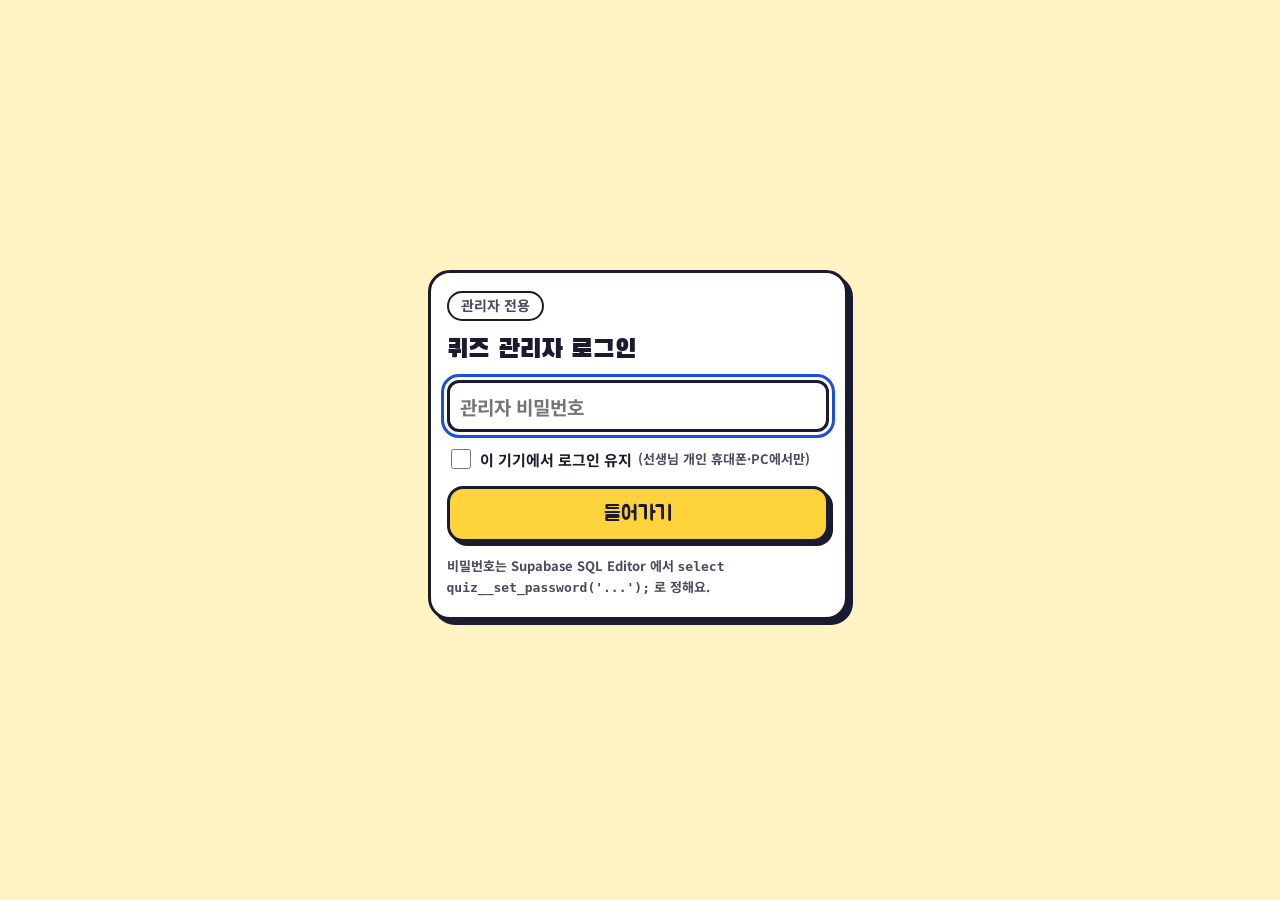
==== commit d0930e1d: "Add files via upload" ====
--- a/admin.html
+++ b/admin.html
@@ -8,7 +8,7 @@
 <link rel="preconnect" href="https://fonts.googleapis.com">
 <link rel="preconnect" href="https://fonts.gstatic.com" crossorigin>
 <link rel="stylesheet" href="https://fonts.googleapis.com/css2?family=Black+Han+Sans&family=Jua&family=Noto+Sans+KR:wght@400;700;900&family=JetBrains+Mono:wght@500;700&display=swap">
-<link rel="stylesheet" href="css/style.css">
+<link rel="stylesheet" href="css/style.css?v=20261124b">
 <style>
 main.adm { max-width: 1120px; gap: 14px; }
 .ahead { display: flex; flex-wrap: wrap; align-items: center; justify-content: space-between; gap: 10px; }
@@ -70,6 +70,7 @@
 .spotwrap { position: relative; display: inline-block; line-height: 0; border: 2px solid var(--ink); border-radius: 10px; overflow: hidden; cursor: crosshair; max-width: 100%; touch-action: none; }
 .spotwrap img { max-width: 100%; max-height: 300px; user-select: none; }
 .spotwrap .spotbox { position: absolute; }
+.spotwrap .spotbox.b2 { border-color: #F97316; background: rgba(249, 115, 22, .15); }
 .help2 { font-size: 13px; color: var(--sub); font-weight: 700; margin: 0; }
 .login { max-width: 420px; margin: auto; }
 </style>
@@ -78,10 +79,10 @@
 <main class="adm" id="app"><p class="loading">불러오는 중…</p></main>
 <div id="layer"></div>
 
-<script src="js/qrcode.js"></script>
-<script src="config.js"></script>
-<script src="js/common.js"></script>
-<script src="js/mock.js"></script>
+<script src="js/qrcode.js?v=20261124b"></script>
+<script src="config.js?v=20261124b"></script>
+<script src="js/common.js?v=20261124b"></script>
+<script src="js/mock.js?v=20261124b"></script>
 <script>
 /* =====================================================================
    관리자 페이지 (비밀번호가 있어야 열려요)
@@ -294,7 +295,7 @@
   if (t === 'mc' || t === 'multi') { out.options = b.options || ['', '', '', '']; out.answer = 0; out.answers = [0]; }
   if (t === 'ox' || t === 'imgox') out.answer = 'O';
   if (t.startsWith('img')) { out.img = b.img || 'img/'; }
-  if (t === 'imgspot') out.spot = b.spot || [30, 30, 30, 30];
+  if (t === 'imgspot') { out.spot = b.spot || [30, 30, 30, 30]; if (b.spot2) out.spot2 = b.spot2; }
   if (t === 'imgpick') { out.imgs = b.imgs || ['img/', 'img/']; out.answer = 0; }
   if (t === 'sort') { out.buckets = b.buckets || ['', '']; out.items = b.items || []; }
   if (t === 'fill') { out.code = b.code || ''; out.chips = b.chips || []; out.answer = []; }
@@ -333,11 +334,14 @@
         <label class="f"><span>무리 ${k + 1}에 들어갈 항목 (한 줄에 하나)</span><textarea id="eIt${k}">${esc(items.filter(i => Number(i[1]) === k).map(i => i[0]).join('\n'))}</textarea></label></div>`).join('')}</div>`;
     }
     case 'imgspot': {
-      const sp = b.spot || [30, 30, 30, 30];
+      const sp = b.spot || [30, 30, 30, 30], has2 = Array.isArray(b.spot2) && b.spot2.length === 4, sp2 = has2 ? b.spot2 : [60, 60, 20, 20];
+      const nums = (cls, v) => `<div class="grid4">${['왼쪽 %', '위 %', '너비 %', '높이 %'].map((l, i) => `<label class="f"><span>${l}</span><input type="number" class="${cls}" data-i="${i}" value="${v[i]}" step="0.5"></label>`).join('')}</div>`;
       return `${imgField('eImg', b.img)}
-        <div class="f"><span>정답 영역: 아래 그림에서 끌어서 네모를 그려요</span>
-          <div><span class="spotwrap" id="eSpotWrap"><img id="eSpotImg" src="${esc(b.img || '')}" alt="정답 영역 그리기" draggable="false"><span class="spotbox" id="eSpotBox" style="left:${sp[0]}%;top:${sp[1]}%;width:${sp[2]}%;height:${sp[3]}%"></span></span></div>
-          <div class="grid4">${['왼쪽 %', '위 %', '너비 %', '높이 %'].map((l, i) => `<label class="f"><span>${l}</span><input type="number" class="eSp" data-i="${i}" value="${sp[i]}" step="0.5"></label>`).join('')}</div></div>
+        <div class="f"><span>정답 영역: 아래 그림에서 끌어서 네모를 그려요 (정답이 두 곳이면 영역 2도 켜요)</span>
+          <div class="bar"><label class="chk"><input type="radio" name="eSpTarget" value="1" checked> 영역 1 그리기</label><label class="chk"><input type="radio" name="eSpTarget" value="2"${has2 ? '' : ' disabled'}> 영역 2 그리기</label><label class="chk"><input type="checkbox" id="eSp2On"${has2 ? ' checked' : ''}> 정답 영역 2 쓰기</label></div>
+          <div><span class="spotwrap" id="eSpotWrap"><img id="eSpotImg" src="${esc(b.img || '')}" alt="정답 영역 그리기" draggable="false"><span class="spotbox" id="eSpotBox" style="left:${sp[0]}%;top:${sp[1]}%;width:${sp[2]}%;height:${sp[3]}%"></span><span class="spotbox b2" id="eSpotBox2" style="left:${sp2[0]}%;top:${sp2[1]}%;width:${sp2[2]}%;height:${sp2[3]}%"${has2 ? '' : ' hidden'}></span></span></div>
+          <strong style="font-size:14px">영역 1 (초록)</strong>${nums('eSp', sp)}
+          <div id="eSp2Nums"${has2 ? '' : ' hidden'}><strong style="font-size:14px">영역 2 (주황)</strong>${nums('eSp2', sp2)}</div></div>
         <label class="f"><span>정답 설명 (예: 휴대폰 화면 속 QR 코드)</span><input id="eSpotLabel" value="${esc(b.spotLabel || '')}"></label>`;
     }
     case 'imgpick': return `<div class="grid2">${imgField('eImgA', (b.imgs || [])[0], 'A 그림')}${imgField('eImgB', (b.imgs || [])[1], 'B 그림')}</div>
@@ -350,14 +354,18 @@
 }
 function bindSpot() {
   const wrap = document.getElementById('eSpotWrap'); if (!wrap) return;
-  const img = document.getElementById('eSpotImg'), box = document.getElementById('eSpotBox'), inp = [...document.querySelectorAll('.eSp')];
-  const setBox = sp => { box.style.left = sp[0] + '%'; box.style.top = sp[1] + '%'; box.style.width = sp[2] + '%'; box.style.height = sp[3] + '%'; inp.forEach((el, i) => { el.value = sp[i]; }); };
+  const img = document.getElementById('eSpotImg');
+  const area = k => ({ box: document.getElementById(k === 2 ? 'eSpotBox2' : 'eSpotBox'), inp: [...document.querySelectorAll(k === 2 ? '.eSp2' : '.eSp')] });
+  const setBox = (k, sp) => { const a = area(k); a.box.style.left = sp[0] + '%'; a.box.style.top = sp[1] + '%'; a.box.style.width = sp[2] + '%'; a.box.style.height = sp[3] + '%'; a.inp.forEach((el, i) => { el.value = sp[i]; }); };
+  const target = () => Number((document.querySelector('input[name="eSpTarget"]:checked') || {}).value || 1);
   const pt = e => { const r = img.getBoundingClientRect(); return [Math.max(0, Math.min(100, (e.clientX - r.left) / r.width * 100)), Math.max(0, Math.min(100, (e.clientY - r.top) / r.height * 100))]; };
   let start = null;
   wrap.onpointerdown = e => { start = pt(e); wrap.setPointerCapture(e.pointerId); };
-  wrap.onpointermove = e => { if (!start) return; const p = pt(e), r1 = v => Math.round(v * 2) / 2; setBox([r1(Math.min(start[0], p[0])), r1(Math.min(start[1], p[1])), r1(Math.abs(p[0] - start[0])), r1(Math.abs(p[1] - start[1]))]); };
+  wrap.onpointermove = e => { if (!start) return; const p = pt(e), r1 = v => Math.round(v * 2) / 2; setBox(target(), [r1(Math.min(start[0], p[0])), r1(Math.min(start[1], p[1])), r1(Math.abs(p[0] - start[0])), r1(Math.abs(p[1] - start[1]))]); };
   wrap.onpointerup = () => { start = null; };
-  inp.forEach(el => { el.oninput = () => setBox(inp.map(x => Number(x.value) || 0)); });
+  [1, 2].forEach(k => area(k).inp.forEach(el => { el.oninput = () => setBox(k, area(k).inp.map(x => Number(x.value) || 0)); }));
+  const on2 = document.getElementById('eSp2On'), r2 = document.querySelector('input[name="eSpTarget"][value="2"]');
+  on2.onchange = () => { const on = on2.checked; area(2).box.hidden = !on; document.getElementById('eSp2Nums').hidden = !on; r2.disabled = !on; if (!on && r2.checked) document.querySelector('input[name="eSpTarget"][value="1"]').checked = true; };
   document.getElementById('eImg').oninput = e => { img.src = e.target.value; };
 }
 /* 편집기 → 저장할 모양 */
@@ -382,7 +390,7 @@
     case 'match': b.pairs = lines(val('ePairs')).map(l => { const k = l.indexOf('=>'); return k < 0 ? [l.trim(), ''] : [l.slice(0, k).trim(), l.slice(k + 2).trim()]; }); if (chk('eCodeLeft')) b.code_left = true; break;
     case 'bug': b.lines = lines(val('eLines')); b.answer = Number(val('eLineNo')) - 1; if (chk('ePlain')) b.plain = true; break;
     case 'sort': b.buckets = [val('eBk0').trim(), val('eBk1').trim()]; b.items = [0, 1].flatMap(k => lines(val('eIt' + k)).map(x => [x.trim(), k])); break;
-    case 'imgspot': b.img = val('eImg').trim(); b.spot = [...document.querySelectorAll('.eSp')].map(x => Number(x.value) || 0); if (val('eSpotLabel').trim()) b.spotLabel = val('eSpotLabel').trim(); break;
+    case 'imgspot': b.img = val('eImg').trim(); b.spot = [...document.querySelectorAll('.eSp')].map(x => Number(x.value) || 0); if (chk('eSp2On')) b.spot2 = [...document.querySelectorAll('.eSp2')].map(x => Number(x.value) || 0); if (val('eSpotLabel').trim()) b.spotLabel = val('eSpotLabel').trim(); break;
     case 'imgpick': b.imgs = [val('eImgA').trim(), val('eImgB').trim()]; b.answer = Number((document.querySelector('input[name="ePick"]:checked') || {}).value || 0); break;
   }
   return { id: ED.id, area: val('eArea'), topic: val('eTopic').trim(), level: Number(val('eLevel')), type: t, active: chk('eActive'), body: b };
--- a/css/style.css
+++ b/css/style.css
@@ -28,8 +28,9 @@
 :root { padding-top: env(safe-area-inset-top, 0px); padding-bottom: env(safe-area-inset-bottom, 0px); }
 body { background: var(--ground); color: var(--ink); font-family: var(--body); font-size: 17px; line-height: 1.55; word-break: keep-all; -webkit-tap-highlight-color: transparent; }
 body::before { content: ""; position: fixed; inset: 0 0 auto; height: env(safe-area-inset-top, 0px); background: var(--ground); z-index: 10; }
-main { max-width: 540px; margin: 0 auto; min-height: 100svh; display: flex; flex-direction: column; gap: 12px; padding-block: 14px 24px; padding-left: max(16px, env(safe-area-inset-left, 0px)); padding-right: max(16px, env(safe-area-inset-right, 0px)); }
-button, a.btn, select { font: inherit; color: inherit; cursor: pointer; }
+main { max-width: 540px; margin: 0 auto; min-height: 100svh; display: flex; flex-direction: column; gap: 12px; padding-block: 14px 24px; padding-left: max(16px, env(safe-area-inset-left, 0px)); padding-right: calc(max(16px, env(safe-area-inset-right, 0px)) + 5px); }   /* 카드 그림자(오른쪽 5px)만큼 오른쪽을 더 띄워서 양쪽이 같아 보이게 */
+button, select { font: inherit; color: inherit; cursor: pointer; }
+a.btn { color: var(--ink); cursor: pointer; font-family: var(--round); }   /* 링크 버튼도 .btn 글꼴(Jua)을 그대로 써요 */
 button:focus-visible, input:focus-visible, select:focus-visible, a:focus-visible { outline: 3px solid var(--pick); outline-offset: 3px; }
 .card { background: var(--paper); border: 3px solid var(--ink); border-radius: 22px; box-shadow: 5px 5px 0 var(--ink); padding: 18px 16px; }
 .stack { display: flex; flex-direction: column; gap: 14px; }
@@ -37,7 +38,7 @@
 .pill { align-self: flex-start; font-size: 14px; font-weight: 700; color: var(--sub); background: var(--paper); border: 2px solid var(--ink); border-radius: 999px; padding: 2px 12px; }
 h1 { margin: 0; font-family: var(--display); font-weight: 400; font-size: clamp(44px, 13vw, 60px); line-height: 1.05; text-wrap: balance; }
 h1 .blue, .blue { color: var(--ai); }
-h1 .tag { display: inline-block; background: var(--paper); border: 3px solid var(--ink); border-radius: 14px; padding: 0 10px 4px; box-shadow: 4px 4px 0 var(--ink); transform: rotate(-2deg); margin-top: 4px; }
+h1 .tag { display: inline-block; background: var(--paper); border: 3px solid var(--ink); border-radius: 14px; line-height: .85; padding: .27em .19em .07em .2em; /* Black Han Sans는 글자가 위로 붙어 그려져서 위 여백을 더 줘요 */ box-shadow: 4px 4px 0 var(--ink); transform: rotate(-2deg); margin-top: 4px; }
 .hero { display: flex; align-items: flex-end; gap: 8px; }
 .hero h1 { flex: 1; min-width: 0; }
 .hero img { flex: none; width: 34%; max-width: 160px; height: auto; margin-bottom: -6px; }
@@ -98,7 +99,8 @@
 .achs-h { display: flex; align-items: baseline; gap: 6px; font-size: 15px; font-weight: 700; }
 .achs-h b { font-family: var(--round); font-weight: 400; font-size: 18px; }
 .achs-h .more { margin-left: auto; font-size: 12px; color: var(--ai); text-decoration: underline; }
-.achs-row { display: flex; justify-content: space-between; gap: 2px; }
+.achs-row { display: flex; flex-wrap: wrap; justify-content: space-between; gap: 4px 2px; }
+@media (max-width: 360px) { .achs-row { justify-content: center; } .achs-row svg { width: 26px; height: 26px; } .st { font-size: 13px; padding: 4px 5px; } .st b { font-size: 15px; } .tierbox .tsub { font-size: 16px; } }
 .ach { line-height: 0; animation: pop .4s ease-out backwards; }
 .ach.off svg { filter: grayscale(1); opacity: .3; }
 .achrow { display: grid; grid-template-columns: 36px minmax(0, 1fr) auto; gap: 10px; align-items: center; padding: 6px 8px; border-radius: 12px; border: 2px solid transparent; }
@@ -107,7 +109,8 @@
 .achrow .ok { font-size: 13px; font-weight: 900; color: var(--sub); }
 .achrow.got .ok { color: var(--ok); }
 .meline { font-weight: 700; font-size: 17px; }
-.me .big { font-size: 30px; white-space: nowrap; }
+.me .big { font-size: clamp(22px, 7.2vw, 30px); }
+.me .big .nw, .me .big small, .me .big .mv { white-space: nowrap; }   /* '전체 N등'은 붙여 두고, 넘치면 '/ N명'만 다음 줄로 */
 .me .big .mv { font-size: 13px; }
 .tlist.scroller, .plist.scroller { -webkit-mask-image: linear-gradient(#000 82%, transparent); mask-image: linear-gradient(#000 82%, transparent); padding-bottom: 28px; }
 .scroller { max-height: max(220px, calc(100svh - 512px)); overflow-y: auto; overscroll-behavior: contain; position: relative; display: flex; flex-direction: column; gap: 4px; padding-right: 2px; }
@@ -125,9 +128,9 @@
 .tabs button { font-size: 16px; padding: 0 2px; }
 .tabs button + button { border-left: 3px solid var(--ink); }
 .pic { position: relative; align-self: center; width: fit-content; max-width: 100%; border: 3px solid var(--ink); border-radius: 14px; background: var(--cream); overflow: hidden; line-height: 0; }
-.pic img { display: block; max-width: 100%; max-height: 34svh; width: auto; height: auto; -webkit-user-select: none; user-select: none; }
-.pic.spot { cursor: crosshair; touch-action: manipulation; }
-.tapmark { position: absolute; width: 36px; height: 36px; margin: -18px 0 0 -18px; border: 4px solid var(--pick); border-radius: 50%; background: rgba(29, 78, 216, .2); pointer-events: none; }
+.pic img { display: block; max-width: 100%; max-height: 42svh; width: auto; height: auto; -webkit-user-select: none; user-select: none; }
+.pic.spot { cursor: pointer; touch-action: manipulation; }
+.tapmark { position: absolute; width: 46px; height: 46px; margin: -23px 0 0 -23px; border: 5px solid var(--pick); box-shadow: 0 0 0 3px #FFFFFF; border-radius: 50%; background: rgba(29, 78, 216, .2); pointer-events: none; }
 .tapmark.ok { border-color: #16A34A; background: rgba(34, 197, 94, .25); }
 .tapmark.no { border-color: var(--coral); background: rgba(255, 90, 95, .25); }
 .spotbox { position: absolute; border: 4px dashed #16A34A; border-radius: 12px; background: rgba(34, 197, 94, .15); pointer-events: none; }
@@ -282,6 +285,7 @@
 .tabs button + button { border-left: 3px solid var(--ink); }
 .tabs button[aria-selected="true"] { background: var(--sun); }
 .rk { display: grid; grid-template-columns: 30px 104px minmax(0, 1fr) 86px; gap: 8px; align-items: center; font-size: 16px; font-weight: 700; min-height: 36px; }
+.no.n3 { font-size: 11px; letter-spacing: -.5px; }
 .no { width: 28px; height: 28px; border: 2px solid var(--ink); border-radius: 50%; display: grid; place-items: center; font-family: var(--display); font-weight: 400; font-size: 15px; background: var(--paper); }
 .rk .track { height: 16px; border: 2px solid var(--ink); border-radius: 999px; background: var(--cream); overflow: hidden; }
 .rk .track span { display: block; height: 100%; background: #7DD3FC; }
@@ -289,6 +293,8 @@
 .rk .val b { font-family: var(--display); font-weight: 400; font-size: 17px; }
 .rk .val small { display: block; font-size: 11px; color: var(--sub); }
 .rk.mine, .pf.mine { background: var(--cream); border-radius: 10px; outline: 2px solid var(--ink); }
+/* '나'·'우리 반' 줄 테두리를 안쪽에 그려서, 스크롤 칸 가장자리에서 잘리지 않게 */
+.ar.mine, .rk.mine, .pf.mine, .tt.mine { outline-offset: -2px; }
 .top1 .no, .rk.top1 .track span { background: var(--sun); }
 .pf { display: grid; grid-template-columns: 30px 62px minmax(0, 1fr) auto; gap: 8px; align-items: center; font-size: 16px; font-weight: 700; min-height: 40px; padding: 0 4px; }
 .pf .id { font-family: var(--mono); font-size: 15px; color: var(--sub); }
@@ -325,3 +331,18 @@
 body.kb .hint-btn { display: none; }
 body.kb .card > .help, body.kb .card > .ansrow { order: 2; }   /* 힌트를 입력칸 위로 올려서 키보드에 안 가려지게 */
 body.kb .demo-ribbon { display: none; }
+
+/* 그림 문제: 크게 보기 */
+.zoombtn { align-self: center; display: inline-flex; align-items: center; gap: 6px; font-family: var(--round); font-size: 18px; color: var(--ink); background: #FFFFFF; border: 2.5px solid var(--ink); border-radius: 999px; padding: 6px 16px; box-shadow: 3px 3px 0 var(--ink); cursor: pointer; }
+.zoombtn svg { flex: none; }
+.modal .card.zoomcard { max-width: 760px; }
+.zoomwrap { max-height: 64svh; overflow: auto; border: 3px solid var(--ink); border-radius: 14px; background: var(--cream); -webkit-overflow-scrolling: touch; }
+.zoomwrap img { display: block; width: 100%; height: auto; max-width: none; -webkit-user-select: none; user-select: none; }
+.zoomwrap img + img { border-top: 3px solid var(--ink); }
+.zoomlv { display: grid; grid-template-columns: repeat(3, minmax(0, 1fr)); gap: 8px; }
+.zoomlv button { font-family: var(--round); font-size: 18px; padding: 8px 0; border: 2.5px solid var(--ink); border-radius: 12px; background: #FFFFFF; color: var(--ink); cursor: pointer; }
+.zoomlv button[aria-pressed="true"] { background: var(--pick); color: #FFFFFF; }
+
+/* 시작 화면: 도전 없이 대시보드로 */
+.toprow { display: flex; align-items: center; justify-content: space-between; gap: 8px; flex-wrap: wrap; }
+.pill.dashlink { display: inline-flex; align-items: center; gap: 5px; color: #FFFFFF; background: var(--ai); text-decoration: none; box-shadow: 3px 3px 0 var(--ink); white-space: nowrap; }
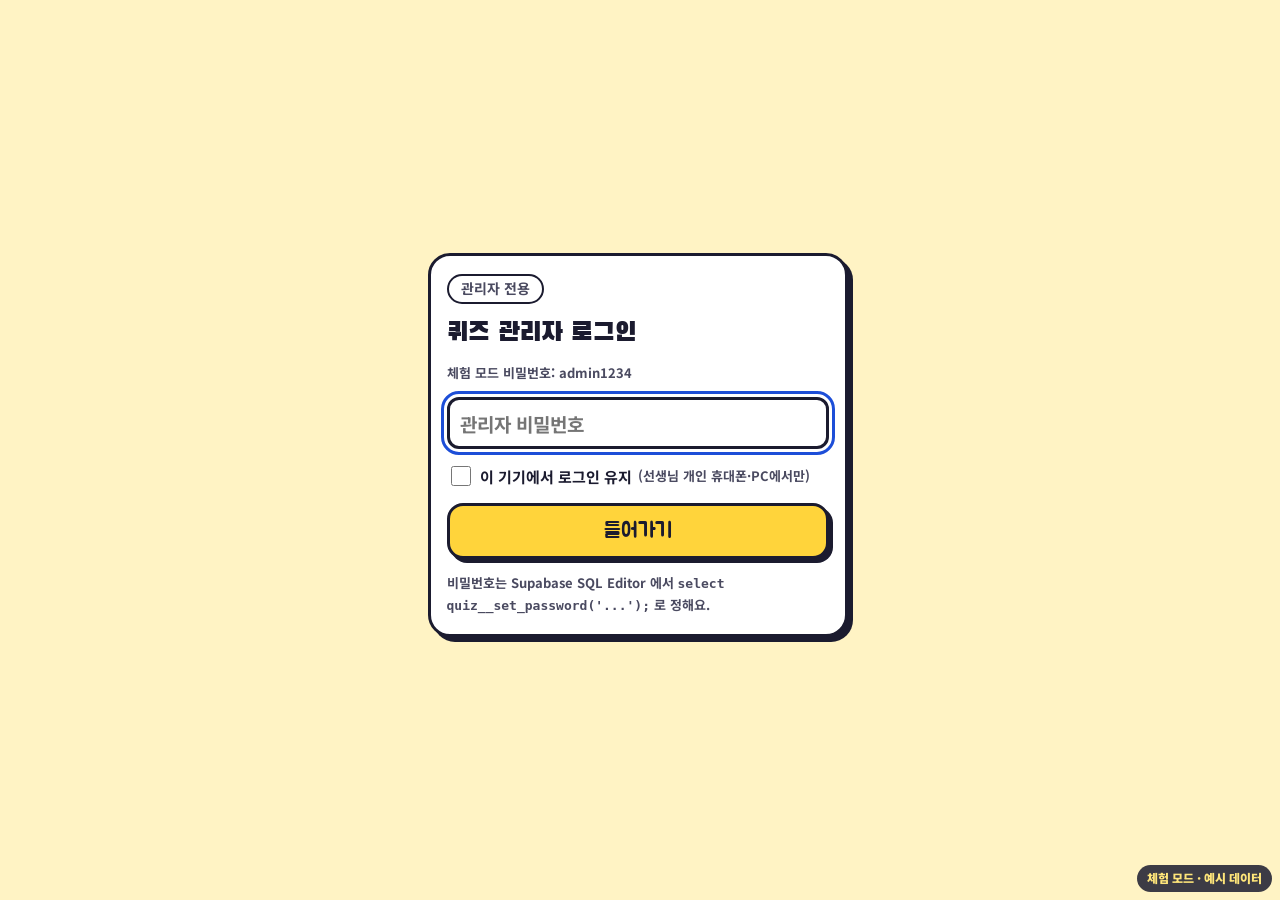
==== commit f292c792: "Add files via upload" ====
--- a/admin.html
+++ b/admin.html
@@ -8,7 +8,7 @@
 <link rel="preconnect" href="https://fonts.googleapis.com">
 <link rel="preconnect" href="https://fonts.gstatic.com" crossorigin>
 <link rel="stylesheet" href="https://fonts.googleapis.com/css2?family=Black+Han+Sans&family=Jua&family=Noto+Sans+KR:wght@400;700;900&family=JetBrains+Mono:wght@500;700&display=swap">
-<link rel="stylesheet" href="css/style.css?v=20261124b">
+<link rel="stylesheet" href="css/style.css?v=20261125a">
 <style>
 main.adm { max-width: 1120px; gap: 14px; }
 .ahead { display: flex; flex-wrap: wrap; align-items: center; justify-content: space-between; gap: 10px; }
@@ -40,6 +40,18 @@
 tr.playing td { color: var(--sub); }
 .tag2 { display: inline-block; font-size: 12px; font-weight: 900; border-radius: 999px; padding: 0 8px; border: 1.5px solid var(--ink); }
 .tag2.done { background: var(--ok-bg); } .tag2.play { background: var(--pick-bg); }
+/* 간식 · 체크 */
+th.ck, td.ck { width: 34px; text-align: center; padding-left: 6px; padding-right: 6px; }
+td.ck input, th.ck input { width: 20px; height: 20px; accent-color: var(--ai); cursor: pointer; }
+button.snack { font-family: var(--round); font-size: 14px; white-space: nowrap; min-width: 64px; padding: 3px 10px; border: 2px solid var(--ink); border-radius: 999px; background: var(--paper); color: var(--sub); cursor: pointer; }
+button.snack.on { background: var(--ok-bg); color: var(--ok); border-color: var(--ok); font-weight: 700; }
+tr.picked td { background: #E0ECFF; }
+td.nm { white-space: nowrap; }
+@media (max-width: 560px) { .selbar .mini-btn { font-size: 14px; padding: 4px 10px; } }
+.selbar { position: sticky; top: 0; z-index: 3; display: flex; flex-wrap: wrap; align-items: center; gap: 8px; background: var(--sun); border: 3px solid var(--ink); border-radius: 14px; padding: 8px 12px; box-shadow: 3px 3px 0 var(--ink); }
+.snacksum { background: var(--ok-bg) !important; }
+.delnames { display: flex; flex-wrap: wrap; gap: 4px 6px; max-height: 30svh; overflow-y: auto; }
+.delnames span { font-size: 13px; font-weight: 700; background: var(--cream); border: 1.5px solid var(--ink); border-radius: 8px; padding: 1px 8px; }
 .qrow { display: grid; grid-template-columns: 46px 88px 64px 92px minmax(0, 1fr) 110px 70px 70px; gap: 8px; align-items: center; padding: 8px 10px; border-bottom: 1px solid #EDE6C8; font-size: 15px; }
 .qrow.off { opacity: .5; }
 .qrow .qt { overflow: hidden; text-overflow: ellipsis; white-space: nowrap; font-weight: 700; }
@@ -79,10 +91,10 @@
 <main class="adm" id="app"><p class="loading">불러오는 중…</p></main>
 <div id="layer"></div>
 
-<script src="js/qrcode.js?v=20261124b"></script>
-<script src="config.js?v=20261124b"></script>
-<script src="js/common.js?v=20261124b"></script>
-<script src="js/mock.js?v=20261124b"></script>
+<script src="js/qrcode.js?v=20261125a"></script>
+<script src="config.js?v=20261125a"></script>
+<script src="js/common.js?v=20261125a"></script>
+<script src="js/mock.js?v=20261125a"></script>
 <script>
 /* =====================================================================
    관리자 페이지 (비밀번호가 있어야 열려요)
@@ -95,7 +107,8 @@
 const ls = { get(k) { try { return localStorage.getItem(k); } catch (e) { return null; } }, set(k, v) { try { localStorage.setItem(k, v); } catch (e) {} }, del(k) { try { localStorage.removeItem(k); } catch (e) {} } };
 const forgetPw = () => { ss.del('quiz_admin_pw'); ls.del('quiz_admin_pw'); PW = null; };
 let PW = ss.get('quiz_admin_pw') || ls.get('quiz_admin_pw'), D = null, tab = 'people', sortKey = 'rank', sortDir = 1;
-const F = { q: '', grade: '', cls: '', status: '', area: '', type: '', qs: '' };
+const F = { q: '', grade: '', cls: '', status: '', snack: '', area: '', type: '', qs: '' };
+const SEL = new Set();   // 참가 기록에서 체크한 학생(기록 id)
 const TYPES = ['ox', 'mc', 'multi', 'input', 'fill', 'order', 'match', 'bug', 'sort', 'imgox', 'imgspot', 'imgpick'];
 const TYPE_HELP = {
   ox: 'O/X 하나 고르기', mc: '보기 중 하나 고르기', multi: '정답 보기 여러 개 고르기', input: '답을 직접 적기', fill: '코드·문장의 빈칸에 블록 넣기',
@@ -159,42 +172,56 @@
   const q = F.q.trim();
   let list = D.attempts.map((a, i) => ({ ...a, sid: sidOf(a.grade, a.cls, a.num), status: a.finished ? 'done' : 'play' }));
   let r = 0; list.filter(a => a.finished).sort((x, y) => y.score - x.score || x.time - y.time || new Date(x.finished) - new Date(y.finished)).forEach(a => { a.rank = ++r; });
-  if (!all) list = list.filter(a => (!F.grade || a.grade == F.grade) && (!F.cls || a.cls == F.cls) && (!F.status || a.status === F.status) && (!q || a.name.includes(q) || a.sid.includes(q)));
-  const val = a => ({ rank: a.rank ?? 1e9, sid: a.sid, name: a.name, score: a.score ?? -1, time: a.time ?? 1e9, hints: a.hints ?? 99, started: a.started })[sortKey];
+  if (!all) list = list.filter(a => (!F.grade || a.grade == F.grade) && (!F.cls || a.cls == F.cls) && (!F.status || a.status === F.status) && (!F.snack || (F.snack === 'yes') === !!a.snack) && (!q || a.name.includes(q) || a.sid.includes(q)));
+  const val = a => ({ rank: a.rank ?? 1e9, sid: a.sid, name: a.name, score: a.score ?? -1, time: a.time ?? 1e9, hints: a.hints ?? 99, started: a.started, snack: a.snack ? 1 : 0 })[sortKey];
   return list.sort((x, y) => (val(x) > val(y) ? 1 : val(x) < val(y) ? -1 : 0) * sortDir);
 }
 function viewPeople() {
   const all = D.attempts, done = all.filter(a => a.finished), avg = done.length ? Math.round(done.reduce((s, a) => s + a.score, 0) / done.length * 10) / 10 : 0;
-  const rows = peopleRows();
+  [...SEL].forEach(id => { if (!all.some(a => a.id === id)) SEL.delete(id); });   // 지워진 기록은 체크에서 빼요
+  const rows = peopleRows(), snackN = all.filter(a => a.snack).length;
+  const allOn = rows.length > 0 && rows.every(a => SEL.has(a.id));
   const th = (k, l) => `<th data-act="sort" data-v="${k}">${l}${sortKey === k ? (sortDir > 0 ? ' ▲' : ' ▼') : ''}</th>`;
   document.getElementById('body').innerHTML = `
-    <div class="sum"><span>완료 ${done.length}명</span><span>푸는 중 ${all.length - done.length}명</span><span>평균 ${avg}점</span><span>만점 ${done.filter(a => a.score === 100).length}명</span><span>무결점 ${done.filter(a => a.flawless).length}명</span></div>
+    <div class="sum"><span>완료 ${done.length}명</span><span>푸는 중 ${all.length - done.length}명</span><span>평균 ${avg}점</span><span>만점 ${done.filter(a => a.score === 100).length}명</span><span>무결점 ${done.filter(a => a.flawless).length}명</span><span class="snacksum">간식 지급 ${snackN} / ${all.length}명</span></div>
     <div class="bar">
       <input type="search" id="fq" placeholder="이름 또는 학번 찾기" value="${esc(F.q)}">
       <select id="fgrade"><option value="">전체 학년</option>${[1, 2, 3].map(g => `<option value="${g}"${F.grade == g ? ' selected' : ''}>${g}학년</option>`).join('')}</select>
       <select id="fcls"><option value="">전체 반</option>${Array.from({ length: 12 }, (_, i) => `<option value="${i + 1}"${F.cls == i + 1 ? ' selected' : ''}>${i + 1}반</option>`).join('')}</select>
       <select id="fstatus"><option value="">전체 상태</option><option value="done"${F.status === 'done' ? ' selected' : ''}>완료</option><option value="play"${F.status === 'play' ? ' selected' : ''}>푸는 중</option></select>
+      <select id="fsnack"><option value="">간식 전체</option><option value="no"${F.snack === 'no' ? ' selected' : ''}>간식 아직</option><option value="yes"${F.snack === 'yes' ? ' selected' : ''}>간식 지급함</option></select>
       <button class="mini-btn yellow" data-act="csv">CSV 내려받기</button>
     </div>
+    <div class="selbar"${SEL.size ? '' : ' hidden'}>
+      <b>${SEL.size}명 체크함</b>
+      <button class="mini-btn green" data-act="snackSel" data-v="1">간식 지급</button>
+      <button class="mini-btn" data-act="snackSel" data-v="0">간식 취소</button>
+      <button class="mini-btn red" data-act="askDelSel">체크한 학생 기록 지우기</button>
+      <button class="mini-btn" data-act="selNone">체크 풀기</button>
+    </div>
     <div class="tblwrap"><table>
-      <thead><tr>${th('rank', '순위')}${th('sid', '학번')}${th('name', '이름')}${th('score', '점수')}<th>맞힘</th>${th('time', '시간')}${th('hints', '힌트')}<th>콤보</th><th>무결점</th><th>상태</th>${th('started', '시작')}<th></th></tr></thead>
-      <tbody>${rows.map(a => `<tr class="${a.finished ? '' : 'playing'}">
-        <td class="num">${a.rank ?? '-'}</td><td>${a.sid}</td><td><b>${esc(a.name)}</b></td>
+      <thead><tr><th class="ck"><input type="checkbox" id="selAll" aria-label="보이는 학생 모두 체크"${allOn ? ' checked' : ''}></th>${th('snack', '간식')}${th('sid', '학번')}${th('name', '이름')}${th('rank', '순위')}${th('score', '점수')}<th>맞힘</th>${th('time', '시간')}${th('hints', '힌트')}<th>콤보</th><th>무결점</th><th>상태</th>${th('started', '시작')}<th></th></tr></thead>
+      <tbody>${rows.map(a => `<tr class="${a.finished ? '' : 'playing'}${SEL.has(a.id) ? ' picked' : ''}">
+        <td class="ck"><input type="checkbox" class="selbox" data-id="${a.id}" aria-label="${esc(a.name)} 체크"${SEL.has(a.id) ? ' checked' : ''}></td>
+        <td><button class="snack${a.snack ? ' on' : ''}" data-act="snack" data-id="${a.id}" aria-pressed="${!!a.snack}" title="${a.snack ? '지급 ' + fmtDT(a.snackAt) + ' · 누르면 취소' : '누르면 지급으로 바뀌어요'}">${a.snack ? '✓ 지급' : '미지급'}</button></td>
+        <td>${a.sid}</td><td class="nm"><b>${esc(a.name)}</b></td><td class="num">${a.rank ?? '-'}</td>
         <td class="num">${a.score ?? '-'}</td><td class="num">${a.finished ? `${a.right}/${a.total}` : `${a.answered}/${a.items}`}</td>
         <td class="num">${a.time != null ? fmtTime(a.time) : '-'}</td><td class="num">${a.hints ?? '-'}</td><td class="num">${a.combo ?? '-'}</td>
         <td>${a.flawless ? '<span class="flawmini">무결점</span>' : ''}</td>
         <td><span class="tag2 ${a.status}">${a.finished ? '완료' : '푸는 중'}</span></td><td>${fmtDT(a.started)}</td>
         <td><button class="mini-btn" data-act="detail" data-id="${a.id}">답 보기</button> <button class="mini-btn red" data-act="delAttempt" data-id="${a.id}">지우기</button></td>
-      </tr>`).join('') || '<tr><td colspan="12" class="note">아직 기록이 없어요.</td></tr>'}</tbody>
+      </tr>`).join('') || '<tr><td colspan="14" class="note">아직 기록이 없어요.</td></tr>'}</tbody>
     </table></div>
-    <p class="help2">'지우기'를 하면 그 학생이 처음부터 다시 도전할 수 있어요. 대시보드에는 이름 가운데가 가려져서 나와요.</p>`;
+    <p class="help2"><b>간식</b> 칸을 누르면 지급 ↔ 미지급이 바로 바뀌어요. 왼쪽 네모로 여러 학생을 체크해서 한 번에 간식 지급·취소하거나 기록을 지울 수 있어요. '지우기'를 하면 그 학생이 처음부터 다시 도전할 수 있어요. 대시보드에는 이름 가운데가 가려져서 나와요.</p>`;
   const rerender = () => { const y = scrollY; viewPeople(); scrollTo(0, y); };
   document.getElementById('fq').oninput = e => { F.q = e.target.value; clearTimeout(window._ft); window._ft = setTimeout(() => { rerender(); const el = document.getElementById('fq'); el.focus(); el.setSelectionRange(el.value.length, el.value.length); }, 250); };
-  ['grade', 'cls', 'status'].forEach(k => { document.getElementById('f' + k).onchange = e => { F[k] = e.target.value; rerender(); }; });
+  ['grade', 'cls', 'status', 'snack'].forEach(k => { document.getElementById('f' + k).onchange = e => { F[k] = e.target.value; rerender(); }; });
+  document.getElementById('selAll').onchange = e => { rows.forEach(a => e.target.checked ? SEL.add(a.id) : SEL.delete(a.id)); rerender(); };
+  document.querySelectorAll('.selbox').forEach(el => { el.onchange = () => { const id = Number(el.dataset.id); el.checked ? SEL.add(id) : SEL.delete(id); rerender(); }; });
 }
 function csv(all) {
-  const head = ['순위', '학번', '학년', '반', '번호', '이름', '점수', '맞힌수', '문제수', '걸린시간(초)', '힌트', '최고콤보', '무결점', '상태', '시작', '완료'];
-  const lines = peopleRows(all).map(a => [a.rank ?? '', a.sid, a.grade, a.cls, a.num, a.name, a.score ?? '', a.right ?? '', a.total ?? '', a.time ?? '', a.hints ?? '', a.combo ?? '', a.flawless ? 'O' : '', a.finished ? '완료' : '푸는 중', a.started || '', a.finished || '']);
+  const head = ['순위', '학번', '학년', '반', '번호', '이름', '점수', '맞힌수', '문제수', '걸린시간(초)', '힌트', '최고콤보', '무결점', '상태', '시작', '완료', '간식지급', '간식지급시각'];
+  const lines = peopleRows(all).map(a => [a.rank ?? '', a.sid, a.grade, a.cls, a.num, a.name, a.score ?? '', a.right ?? '', a.total ?? '', a.time ?? '', a.hints ?? '', a.combo ?? '', a.flawless ? 'O' : '', a.finished ? '완료' : '푸는 중', a.started || '', a.finished || '', a.snack ? 'O' : '', a.snackAt || '']);
   const text = '﻿' + [head, ...lines].map(r => r.map(v => `"${String(v).replace(/"/g, '""')}"`).join(',')).join('\r\n');
   const blob = new Blob([text], { type: 'text/csv;charset=utf-8' }), name = `퀴즈기록_${new Date().toISOString().slice(0, 10)}.csv`;
   const save = async () => {
@@ -510,6 +537,35 @@
       case 'toggleOpen': await rpc('admin_save_settings', { p_pw: PW, p: { isOpen: !D.settings.isOpen } }); await load(); toast(D.settings.isOpen ? '퀴즈를 열었어요' : '퀴즈를 닫았어요'); break;
       case 'sort': if (sortKey === b.dataset.v) sortDir = -sortDir; else { sortKey = b.dataset.v; sortDir = 1; } viewPeople(); break;
       case 'csv': csv(); break;
+      case 'snack': {   // 한 명: 누를 때마다 지급 ↔ 미지급
+        const a = D.attempts.find(x => x.id === id); if (!a) break;
+        b.disabled = true;
+        const r = await rpc('admin_set_snack', { p_pw: PW, p_ids: [id], p_on: !a.snack });
+        a.snack = !a.snack; a.snackAt = a.snack ? (r.at || new Date().toISOString()) : null;
+        const y = scrollY; viewPeople(); scrollTo(0, y); toast(`${a.name} · ${a.snack ? '간식 지급' : '간식 취소'}`); break;
+      }
+      case 'snackSel': {   // 체크한 학생 여러 명
+        const ids = [...SEL], on = b.dataset.v === '1'; if (!ids.length) break;
+        b.classList.add('busy');
+        const r = await rpc('admin_set_snack', { p_pw: PW, p_ids: ids, p_on: on });
+        D.attempts.forEach(a => { if (SEL.has(a.id)) { a.snack = on; a.snackAt = on ? (r.at || new Date().toISOString()) : null; } });
+        const y = scrollY; viewPeople(); scrollTo(0, y); toast(`${ids.length}명 ${on ? '간식 지급' : '간식 취소'}`); break;
+      }
+      case 'selNone': SEL.clear(); { const y = scrollY; viewPeople(); scrollTo(0, y); } break;
+      case 'askDelSel': {
+        const picked = D.attempts.filter(a => SEL.has(a.id)); if (!picked.length) break;
+        modal(`<strong class="ftitle" style="color:var(--bad)">체크한 학생 기록 지우기</strong>
+          <div class="rs-count"><b>체크한 학생</b> <b class="big">${picked.length}명</b></div>
+          <div class="delnames">${picked.slice(0, 30).map(a => `<span>${sidOf(a.grade, a.cls, a.num)} ${esc(a.name)}</span>`).join('')}${picked.length > 30 ? `<span>외 ${picked.length - 30}명</span>` : ''}</div>
+          <p class="help2">이 학생들의 점수·답·간식 체크가 지워지고, 처음부터 다시 도전할 수 있어요. 대시보드 순위와 칭호도 다시 계산돼요. 지운 기록은 되돌릴 수 없어요.</p>
+          <div class="btn-row"><button class="btn ghost" data-act="close">그만두기</button><button class="btn" style="background:var(--coral);color:#fff" data-act="doDelSel">${picked.length}명 지우기</button></div>`);
+        break;
+      }
+      case 'doDelSel': {
+        b.classList.add('busy'); b.disabled = true;
+        const r = await rpc('admin_delete_attempts', { p_pw: PW, p_ids: [...SEL] });
+        SEL.clear(); closeModal(); toast(`기록 ${r.deleted}명을 지웠어요`); await load(); break;
+      }
       case 'detail': showDetail(id); break;
       case 'delAttempt': askDelAttempt(id); break;
       case 'doDelAttempt': await rpc('admin_delete_attempt', { p_pw: PW, p_id: id }); closeModal(); toast('기록을 지웠어요'); await load(); break;
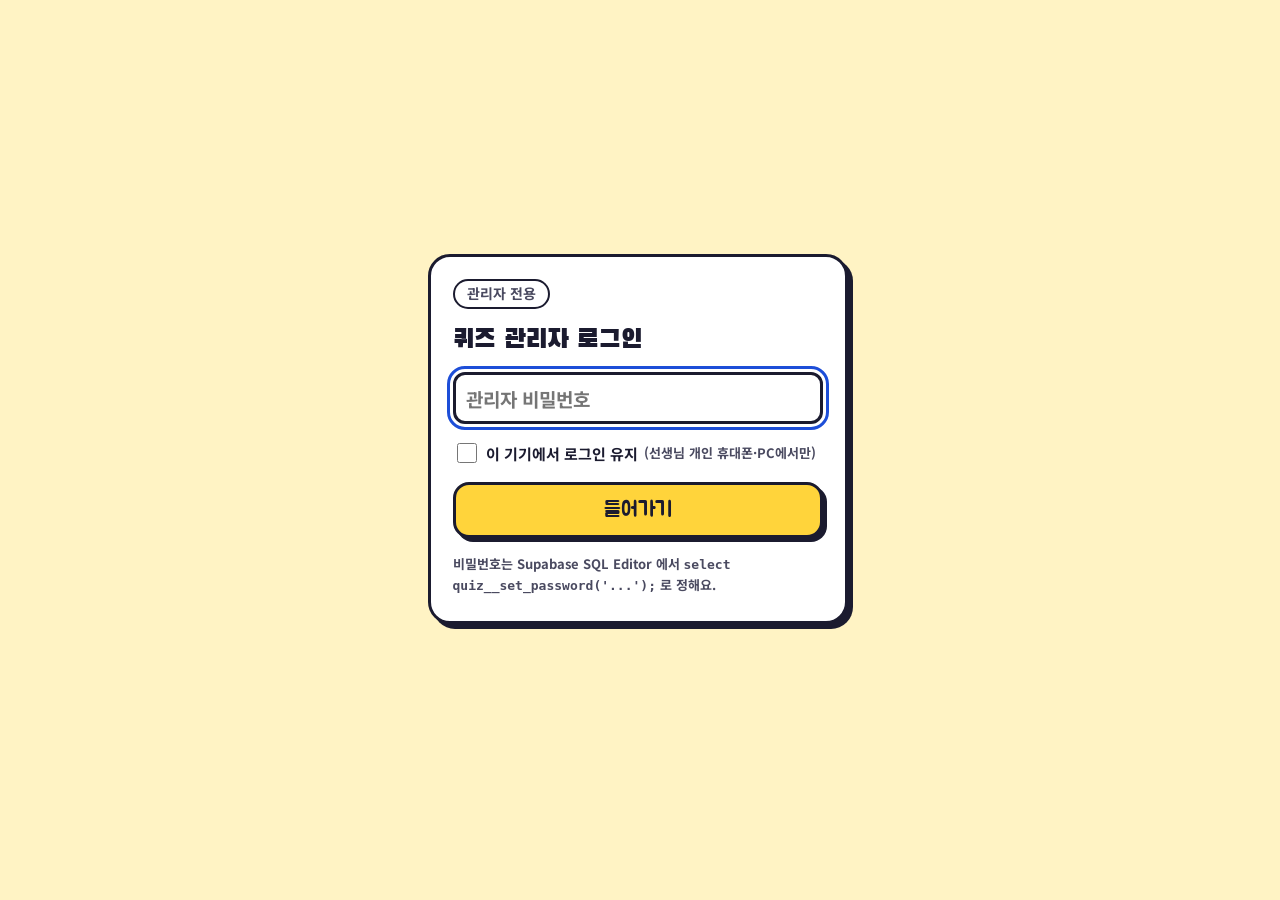
==== commit 60a12c73: "Add files via upload" ====
--- a/admin.html
+++ b/admin.html
@@ -8,7 +8,7 @@
 <link rel="preconnect" href="https://fonts.googleapis.com">
 <link rel="preconnect" href="https://fonts.gstatic.com" crossorigin>
 <link rel="stylesheet" href="https://fonts.googleapis.com/css2?family=Black+Han+Sans&family=Jua&family=Noto+Sans+KR:wght@400;700;900&family=JetBrains+Mono:wght@500;700&display=swap">
-<link rel="stylesheet" href="css/style.css?v=20261125a">
+<link rel="stylesheet" href="css/style.css?v=20261126a">
 <style>
 main.adm { max-width: 1120px; gap: 14px; }
 .ahead { display: flex; flex-wrap: wrap; align-items: center; justify-content: space-between; gap: 10px; }
@@ -85,16 +85,65 @@
 .spotwrap .spotbox.b2 { border-color: #F97316; background: rgba(249, 115, 22, .15); }
 .help2 { font-size: 13px; color: var(--sub); font-weight: 700; margin: 0; }
 .login { max-width: 420px; margin: auto; }
+
+/* ---------- 간격 다듬기 (2026-11-26): 묶음 사이는 넓게, 묶음 안은 좁게 ---------- */
+main.adm { max-width: 1160px; gap: 20px; padding-block: 26px 48px; }
+.ahead { align-items: flex-end; gap: 14px 20px; }
+.ahead .ttl { display: flex; flex-direction: column; align-items: flex-start; gap: 8px; }
+.ahead h1 { line-height: 1.15; }
+.ahead .acts { gap: 8px; }
+#body { display: flex; flex-direction: column; gap: 14px; min-width: 0; }
+.sum { gap: 8px; }
+.sum span { padding: 4px 14px; }
+.bar { gap: 10px; }
+.selbar { gap: 10px; padding: 10px 14px; }
+.tblwrap { max-height: calc(100svh - 340px); }
+th, td { padding: 11px 12px; }
+th { padding-block: 12px; }
+td .mini-btn { min-height: 34px; padding: 0 12px; font-size: 14px; border-radius: 10px; }
+.rowacts { display: flex; gap: 6px; }
+.help2 { line-height: 1.65; margin: 0 4px; }
+#body > .help2 { margin-top: -2px; }
+.cover { gap: 12px; }
+.cover div { padding: 10px 14px; line-height: 1.6; }
+.qrow { gap: 12px; padding: 11px 14px; }
+.grid2 { gap: 20px; align-items: start; }
+.grid2 > .stack { gap: 20px; }
+.card.stack { gap: 16px; padding: 22px 22px 24px; }
+.f { gap: 6px; }
+.modegrp { display: grid; gap: 12px; padding-top: 2px; }
+.modegrp .chk input { margin-top: 3px; flex: none; }
+.chk input[type="radio"], .chk input[type="checkbox"] { width: 20px; height: 20px; flex: none; }
+.card.stack > .btn:last-child { margin-top: 4px; }
+.err:empty { display: none; }
+@media (max-width: 640px) {
+  main.adm { gap: 16px; padding-block: 18px 36px; }
+  .ahead { align-items: flex-start; }
+  .ahead h1 { font-size: 28px; }
+  .ahead .acts { gap: 6px; }
+  .ahead .acts .mini-btn { min-height: 38px; padding: 0 12px; font-size: 14px; }
+  .atabs { align-self: stretch; }
+  .atabs button { flex: 1 1 auto; padding: 0 8px; font-size: 15px; white-space: nowrap; }
+  .bar { display: grid; grid-template-columns: repeat(2, minmax(0, 1fr)); gap: 8px; }
+  .bar input[type="search"], .bar .mini-btn { grid-column: 1 / -1; }
+  .bar select { width: 100%; min-width: 0; }
+  .sum { gap: 6px; }
+  .sum span { padding: 3px 11px; font-size: 13px; }
+  .cover { grid-template-columns: 1fr; gap: 8px; }
+  .card.stack { padding: 18px 16px 20px; gap: 14px; }
+  .grid2 { gap: 16px; }
+  .grid2 > .stack { gap: 16px; }
+}
 </style>
 </head>
 <body>
 <main class="adm" id="app"><p class="loading">불러오는 중…</p></main>
 <div id="layer"></div>
 
-<script src="js/qrcode.js?v=20261125a"></script>
-<script src="config.js?v=20261125a"></script>
-<script src="js/common.js?v=20261125a"></script>
-<script src="js/mock.js?v=20261125a"></script>
+<script src="js/qrcode.js?v=20261126a"></script>
+<script src="config.js?v=20261126a"></script>
+<script src="js/common.js?v=20261126a"></script>
+<script src="js/mock.js?v=20261126a"></script>
 <script>
 /* =====================================================================
    관리자 페이지 (비밀번호가 있어야 열려요)
@@ -151,7 +200,7 @@
 function render() {
   const st = D.settings;
   $app.innerHTML = `<div class="ahead">
-      <div class="stack" style="gap:2px"><span class="pill">${esc(st.school)} · 관리자</span><h1><span class="blue">AI·코딩</span> 퀴즈 관리</h1></div>
+      <div class="ttl"><span class="pill">${esc(st.school)} · 관리자</span><h1><span class="blue">AI·코딩</span> 퀴즈 관리</h1></div>
       <div class="acts">
         <button class="mini-btn ${st.isOpen ? 'green' : 'red'}" data-act="toggleOpen" title="눌러서 바꾸기">${st.isOpen ? '● 퀴즈 열림' : '● 퀴즈 닫힘'}</button>
         <a class="mini-btn" style="display:inline-flex;align-items:center;text-decoration:none;color:inherit" href="dashboard.html" target="_blank" rel="noopener">대시보드</a>
@@ -209,7 +258,7 @@
         <td class="num">${a.time != null ? fmtTime(a.time) : '-'}</td><td class="num">${a.hints ?? '-'}</td><td class="num">${a.combo ?? '-'}</td>
         <td>${a.flawless ? '<span class="flawmini">무결점</span>' : ''}</td>
         <td><span class="tag2 ${a.status}">${a.finished ? '완료' : '푸는 중'}</span></td><td>${fmtDT(a.started)}</td>
-        <td><button class="mini-btn" data-act="detail" data-id="${a.id}">답 보기</button> <button class="mini-btn red" data-act="delAttempt" data-id="${a.id}">지우기</button></td>
+        <td><div class="rowacts"><button class="mini-btn" data-act="detail" data-id="${a.id}">답 보기</button><button class="mini-btn red" data-act="delAttempt" data-id="${a.id}">지우기</button></div></td>
       </tr>`).join('') || '<tr><td colspan="14" class="note">아직 기록이 없어요.</td></tr>'}</tbody>
     </table></div>
     <p class="help2"><b>간식</b> 칸을 누르면 지급 ↔ 미지급이 바로 바뀌어요. 왼쪽 네모로 여러 학생을 체크해서 한 번에 간식 지급·취소하거나 기록을 지울 수 있어요. '지우기'를 하면 그 학생이 처음부터 다시 도전할 수 있어요. 대시보드에는 이름 가운데가 가려져서 나와요.</p>`;
@@ -440,9 +489,9 @@
         <label class="f"><span>퀴즈 이름</span><input id="sTitle" value="${esc(st.title)}"></label>
         <label class="chk"><input type="checkbox" id="sOpen"${st.isOpen ? ' checked' : ''}> 퀴즈 열기 (끄면 새로 시작할 수 없어요 · 풀던 학생은 마저 풀 수 있어요)</label>
         <label class="f"><span>문제당 제한 시간 (초)</span><input id="sLimit" type="number" min="20" max="180" value="${st.limit}"></label>
-        <div class="f"><span>등급 방식</span>
+        <div class="f"><span>등급 방식</span><div class="modegrp">
           ${Object.entries(MODES).map(([k, m]) => `<label class="chk" style="align-items:flex-start"><input type="radio" name="sMode" value="${k}"${st.tierMode === k ? ' checked' : ''}><span><b>${m.label}</b><br><span class="note">${m.note}</span></span></label>`).join('')}
-        </div>
+        </div></div>
         <label class="f"><span>새 관리자 비밀번호 (바꿀 때만 · 6글자 이상)</span><input id="sPw" type="password" autocomplete="new-password"></label>
         <p class="err" id="sErr" role="alert"></p>
         <button class="btn" data-act="saveSettings">설정 저장</button>
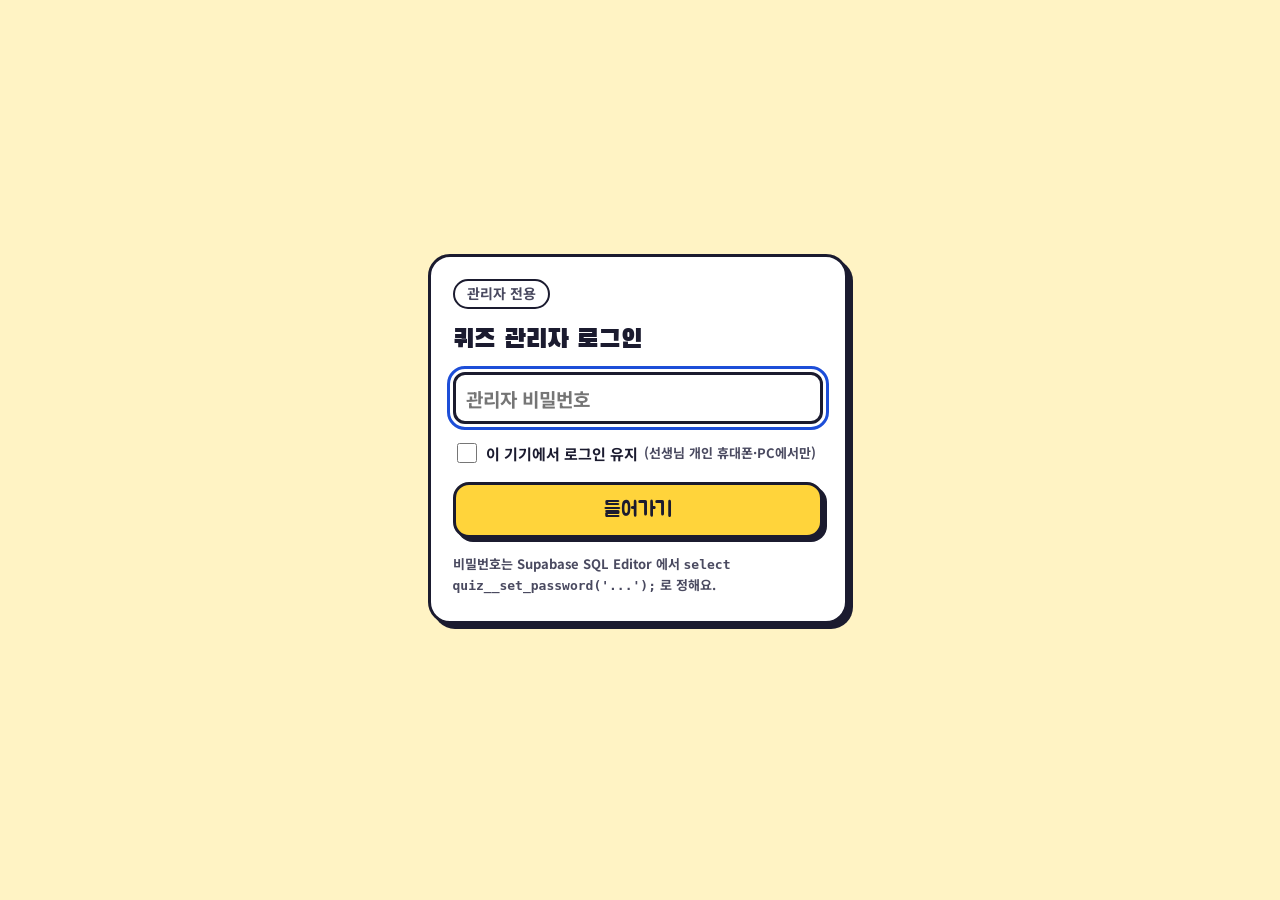
==== commit 1803acf0: "Add files via upload" ====
--- a/admin.html
+++ b/admin.html
@@ -8,7 +8,7 @@
 <link rel="preconnect" href="https://fonts.googleapis.com">
 <link rel="preconnect" href="https://fonts.gstatic.com" crossorigin>
 <link rel="stylesheet" href="https://fonts.googleapis.com/css2?family=Black+Han+Sans&family=Jua&family=Noto+Sans+KR:wght@400;700;900&family=JetBrains+Mono:wght@500;700&display=swap">
-<link rel="stylesheet" href="css/style.css?v=20261126a">
+<link rel="stylesheet" href="css/style.css?v=20261126b">
 <style>
 main.adm { max-width: 1120px; gap: 14px; }
 .ahead { display: flex; flex-wrap: wrap; align-items: center; justify-content: space-between; gap: 10px; }
@@ -140,10 +140,10 @@
 <main class="adm" id="app"><p class="loading">불러오는 중…</p></main>
 <div id="layer"></div>
 
-<script src="js/qrcode.js?v=20261126a"></script>
-<script src="config.js?v=20261126a"></script>
-<script src="js/common.js?v=20261126a"></script>
-<script src="js/mock.js?v=20261126a"></script>
+<script src="js/qrcode.js?v=20261126b"></script>
+<script src="config.js?v=20261126b"></script>
+<script src="js/common.js?v=20261126b"></script>
+<script src="js/mock.js?v=20261126b"></script>
 <script>
 /* =====================================================================
    관리자 페이지 (비밀번호가 있어야 열려요)
